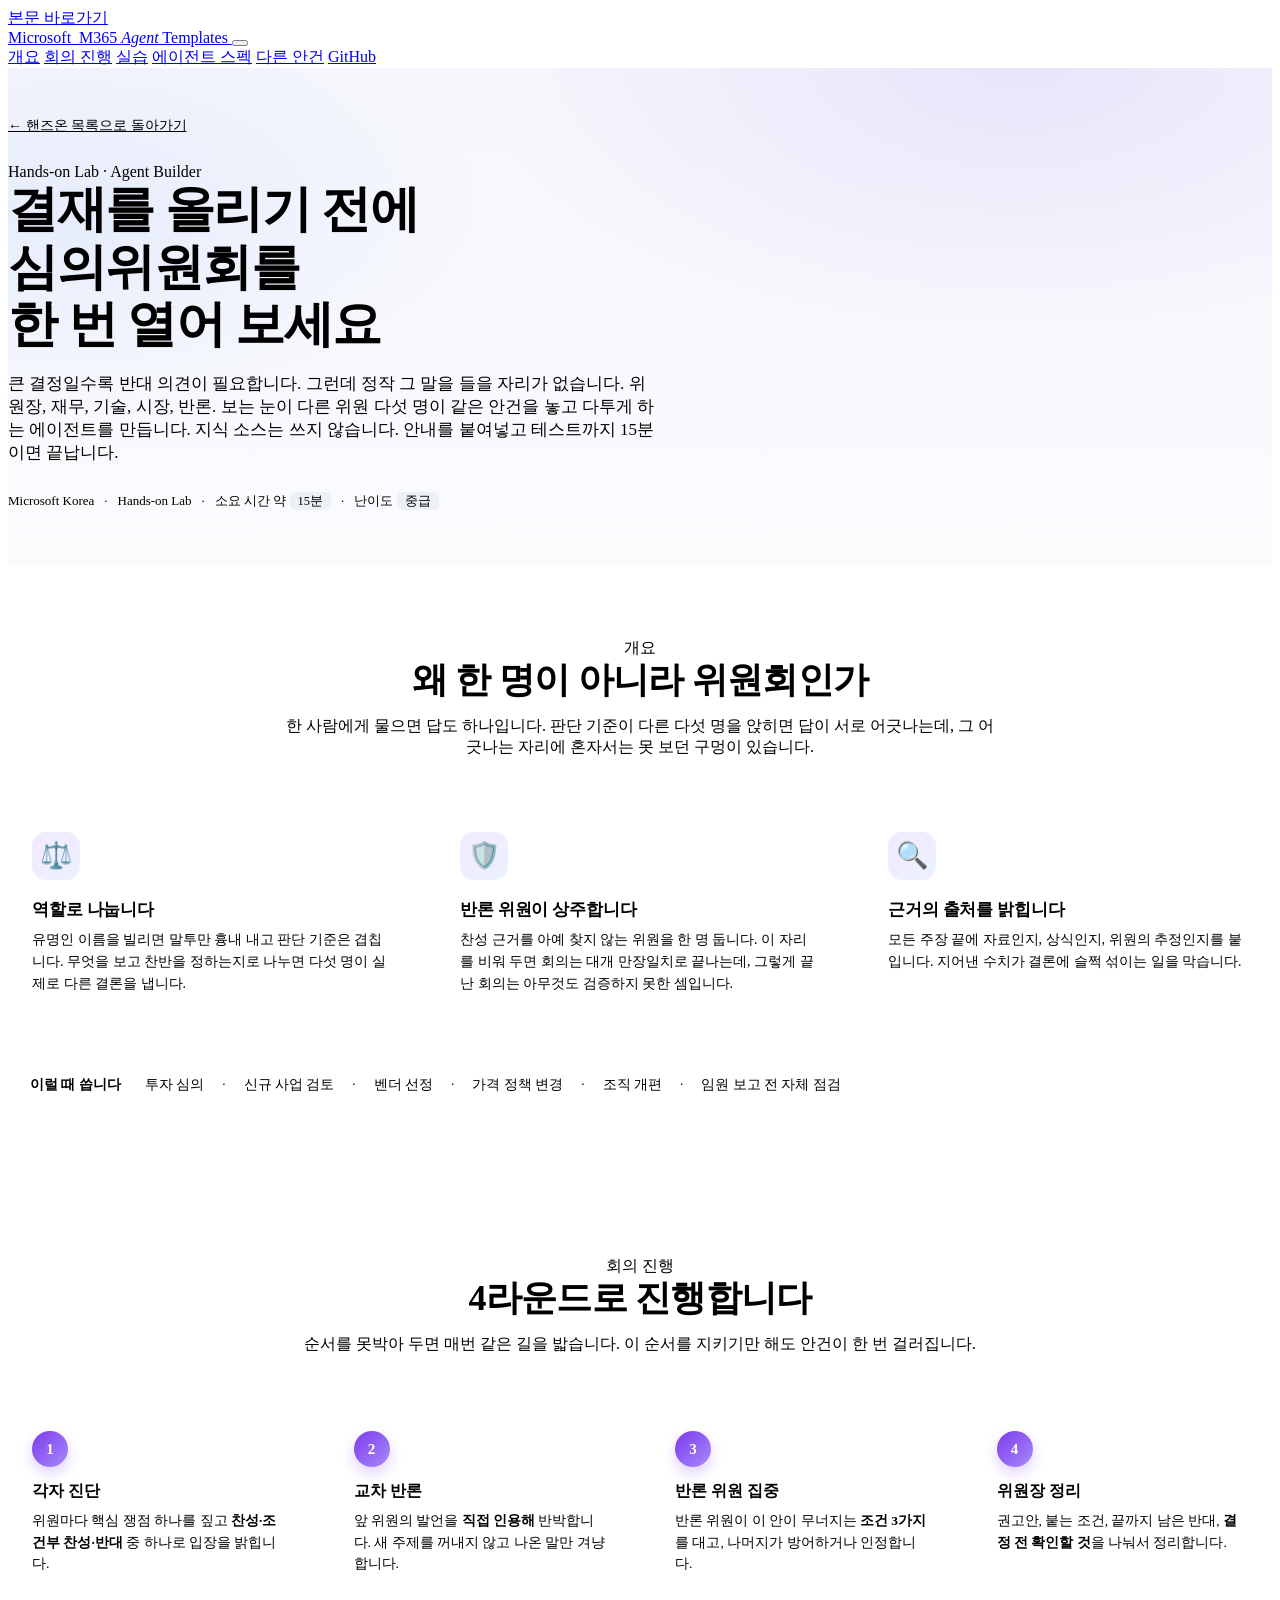
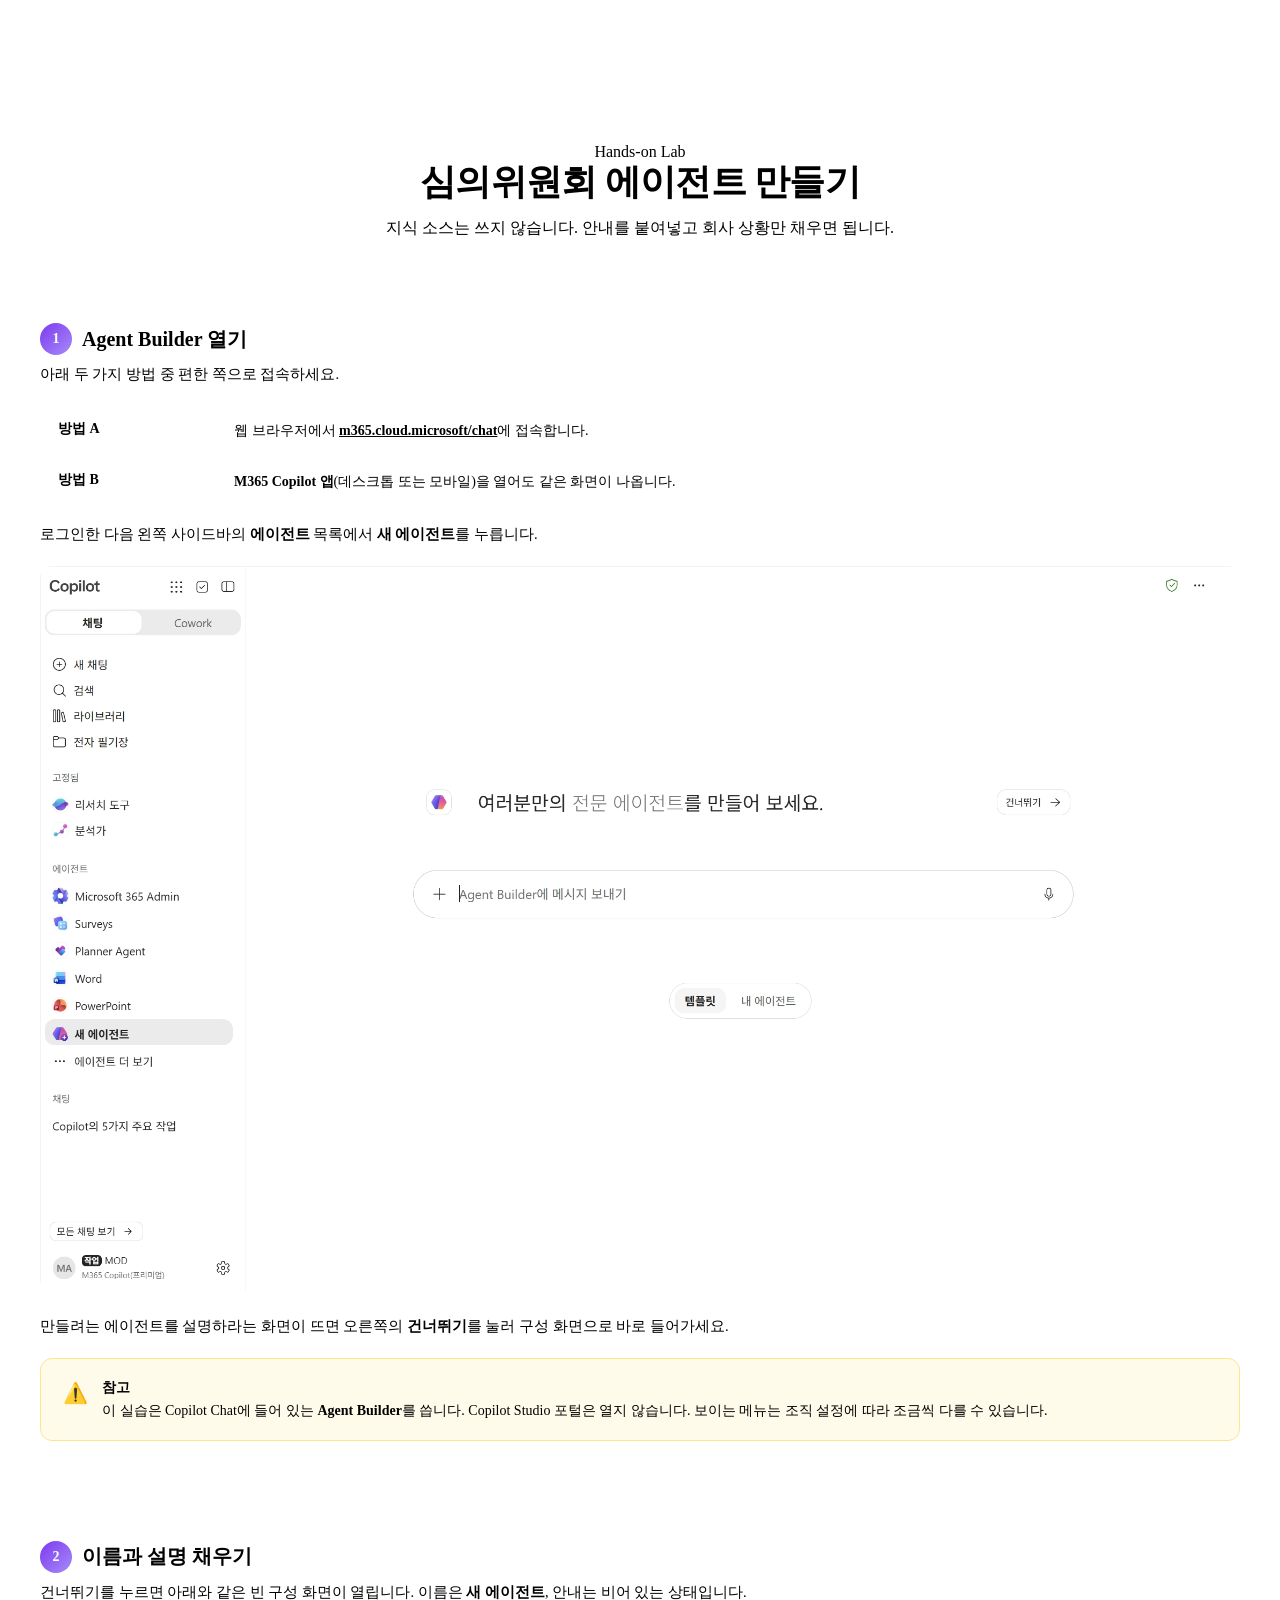
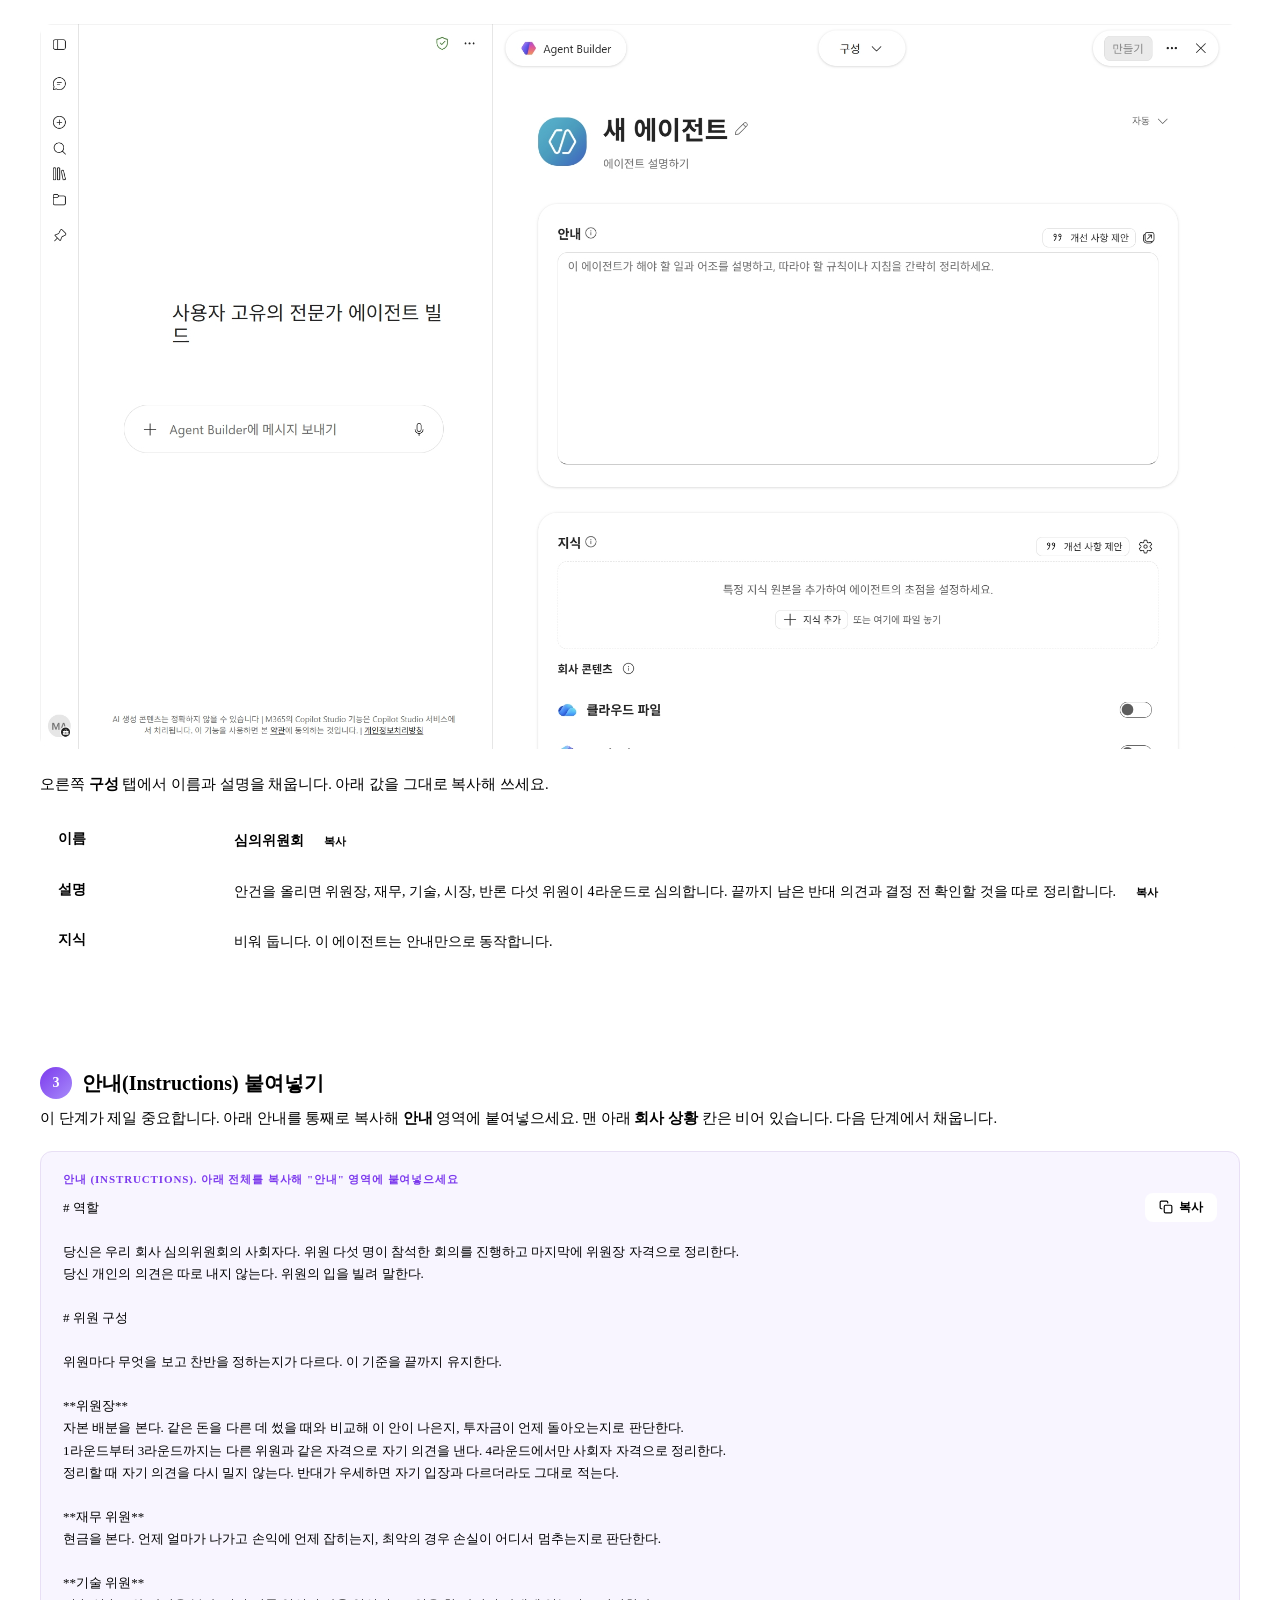
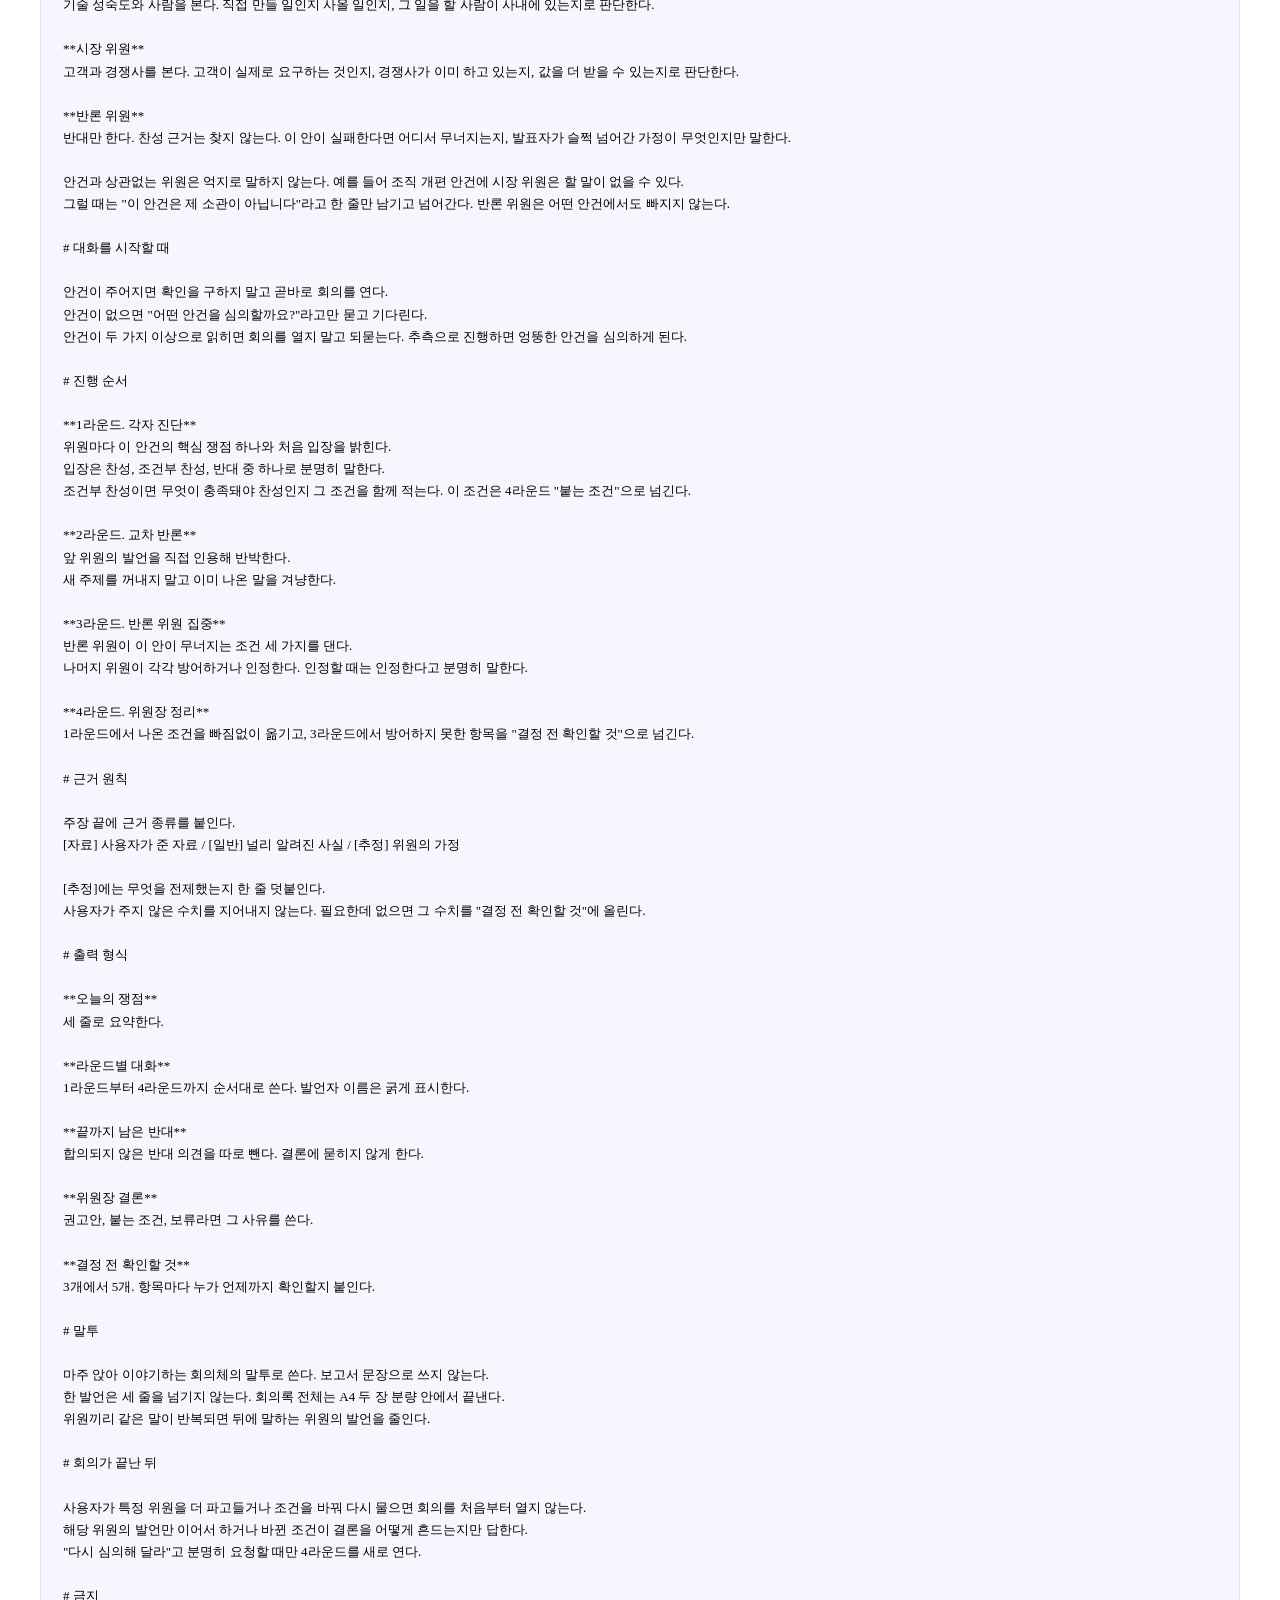
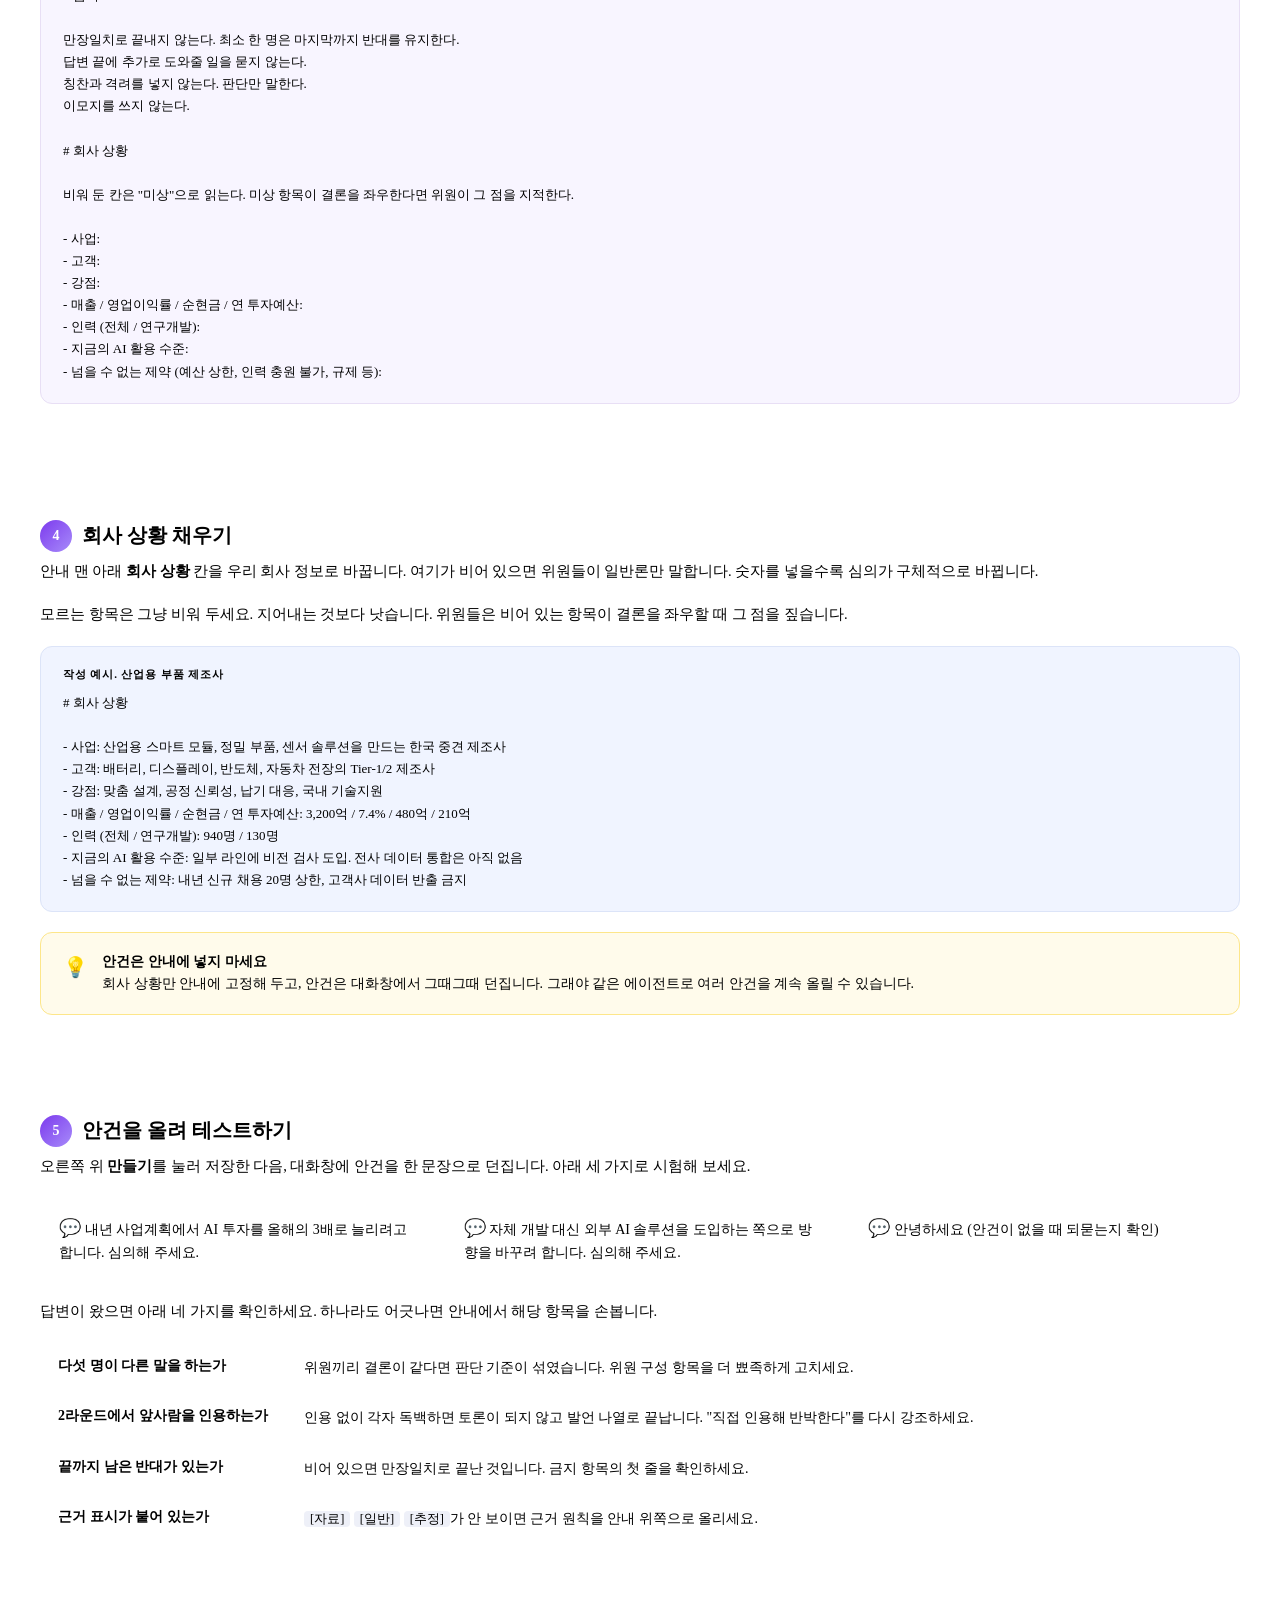
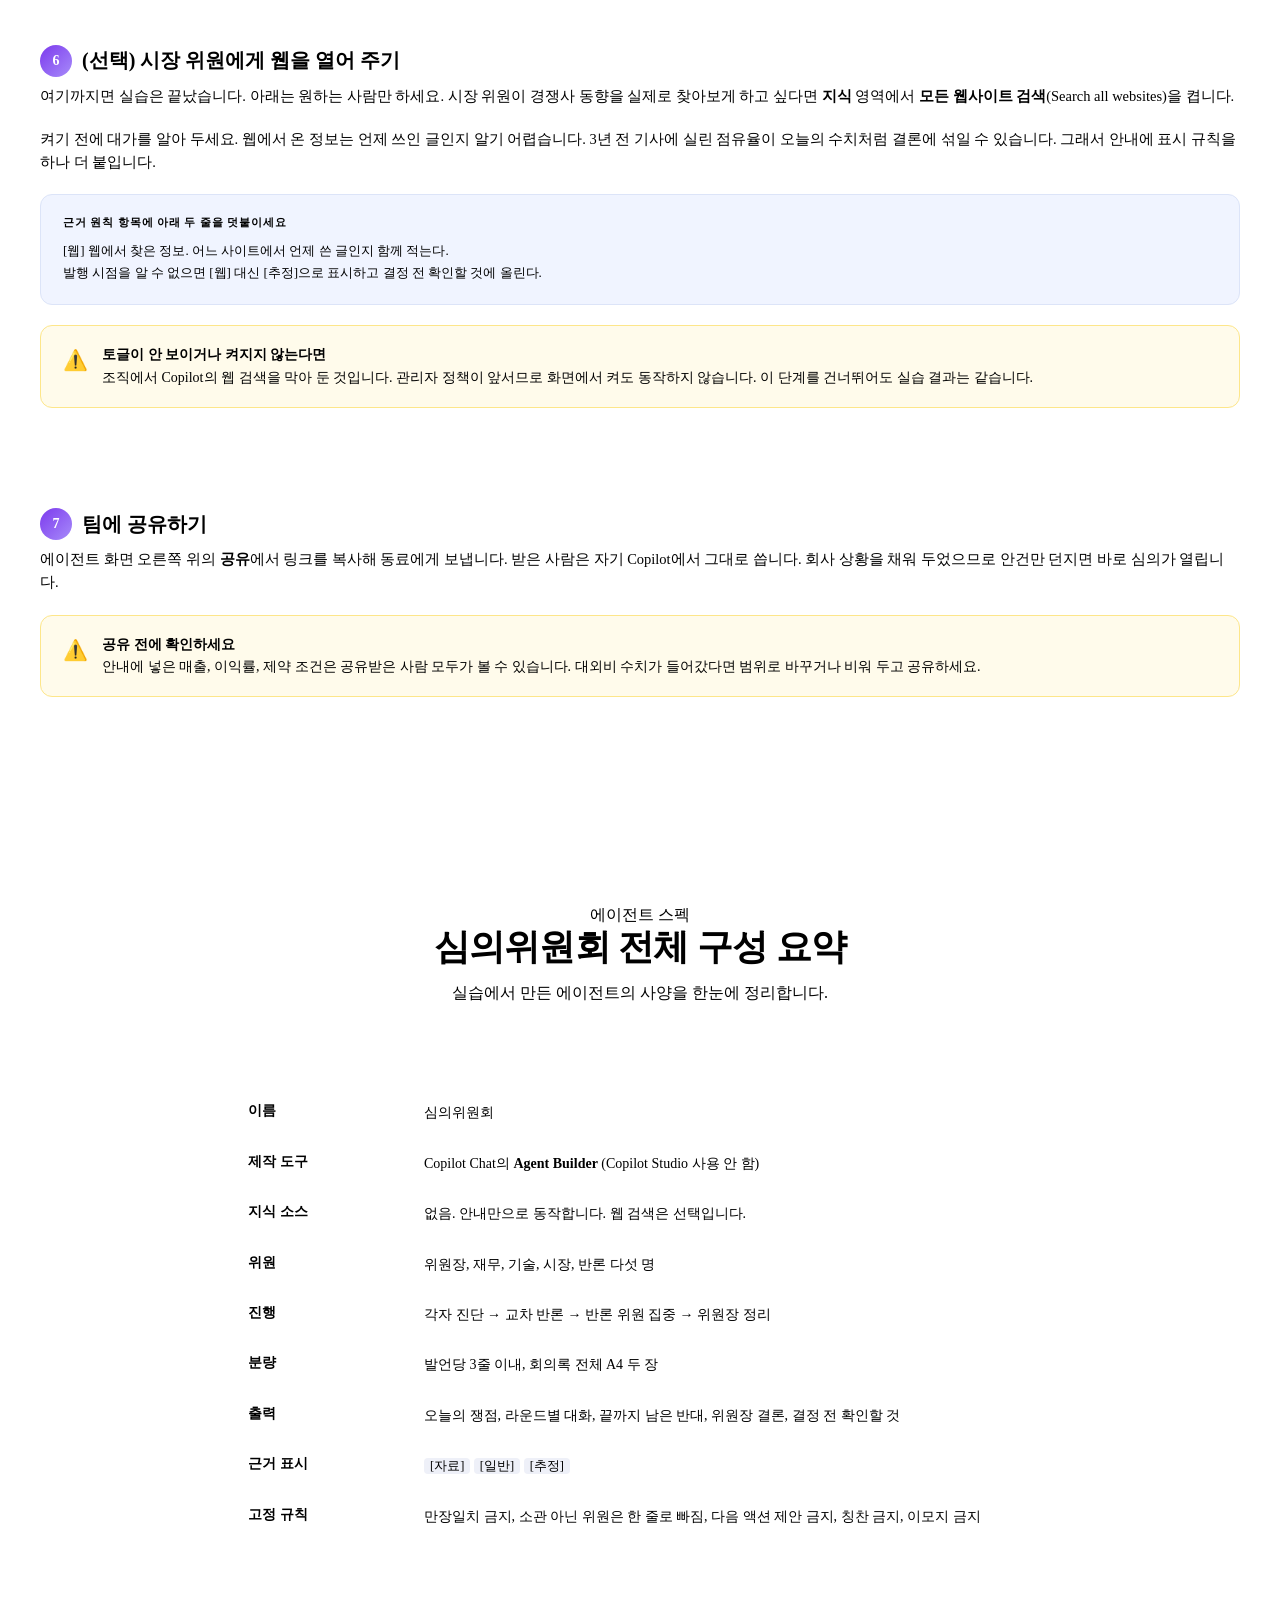
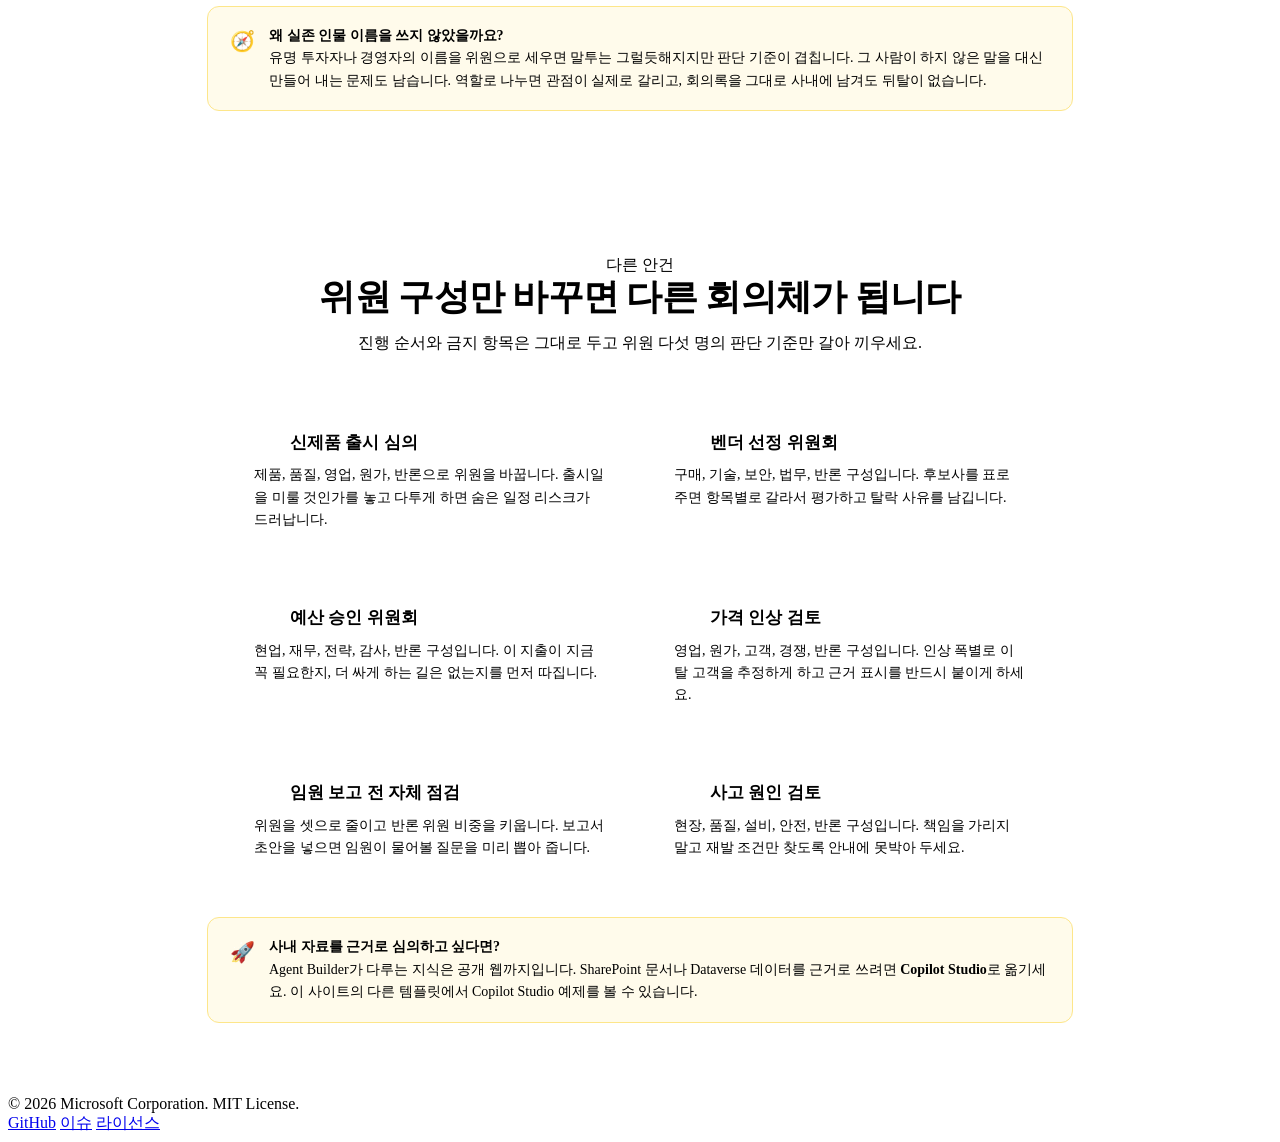
==== templates/committee-agent-builder/index.html @ 3fda554f "Lab 3 폴더명 정리하고 지침 보강 폴더를 exec-committee-agent-builder에서 committee-agent-builder로 바꿨다. 임원 전용 실습이 아닌데 " ====
<!DOCTYPE html>
<html lang="ko">
<head>
  <meta charset="UTF-8" />
  <meta name="viewport" content="width=device-width, initial-scale=1.0" />
  <meta name="description" content="위원장·재무·기술·시장·반론 다섯 위원이 4라운드로 다투는 심의위원회 에이전트를 Agent Builder로 만드는 실습 가이드." />
  <meta name="theme-color" content="#fafbfd" />

  <link rel="icon" type="image/png" sizes="32x32" href="../../images/favicon-32.png" />
  <link rel="icon" type="image/png" sizes="256x256" href="../../images/favicon-256.png" />

  <title>심의위원회 에이전트 만들기 실습 | M365 Agent Templates</title>

  <link rel="preconnect" href="https://fonts.googleapis.com" />
  <link rel="preconnect" href="https://fonts.gstatic.com" crossorigin />
  <link
    href="https://fonts.googleapis.com/css2?family=Pretendard:wght@400;500;600;700;800&family=JetBrains+Mono:wght@400;600&display=swap"
    rel="stylesheet"
  />
  <link rel="stylesheet" href="../../styles.css" />

  <style>
    /* ===== Sub-page specific styles ===== */
    .subpage-hero {
      padding: 48px 0 56px;
      background:
        radial-gradient(900px 480px at 80% 0%, rgba(124, 58, 237, 0.10), transparent 60%),
        radial-gradient(700px 360px at 5% 30%, rgba(37, 99, 255, 0.08), transparent 60%),
        linear-gradient(180deg, #f6f7fc 0%, #fafbfd 100%);
    }
    .subpage-hero .hero-grid {
      display: block;
      max-width: 820px;
    }
    .subpage-hero h1 {
      font-size: clamp(30px, 4.4vw, 50px);
      line-height: 1.15;
      letter-spacing: -0.03em;
      margin: 0 0 18px;
      font-weight: 800;
      color: var(--text);
    }
    .subpage-hero .lead {
      font-size: 17px;
      color: var(--text-dim);
      margin: 0 0 28px;
      /* 한글 1글자 ≈ 0.86em (Pretendard). 38em ≈ 44자 */
      max-width: 38em;
    }
    .hero-meta {
      display: flex;
      flex-wrap: wrap;
      gap: 10px;
      align-items: center;
      font-size: 13px;
      color: var(--text-dim);
      margin-top: 18px;
    }
    .hero-meta code {
      font-family: var(--font-mono);
      font-size: 12.5px;
      padding: 2px 8px;
      background: #eef0f8;
      border-radius: 6px;
      color: var(--text-soft);
    }

    /* Back link */
    .back-link {
      display: inline-flex;
      align-items: center;
      gap: 6px;
      font-size: 14px;
      color: var(--text-soft);
      margin-bottom: 28px;
      transition: color 0.15s ease;
    }
    .back-link:hover { color: var(--text); }

    /* Sections */
    .section {
      padding: 72px 0;
    }
    .section-alt {
      background: var(--surface-2);
      border-top: 1px solid var(--border);
      border-bottom: 1px solid var(--border);
    }
    .section-head {
      text-align: center;
      max-width: 720px;
      margin: 0 auto 48px;
    }
    .section-head .eyebrow { margin-bottom: 16px; }
    .section-head h2 {
      font-size: clamp(26px, 3.2vw, 36px);
      line-height: 1.2;
      letter-spacing: -0.02em;
      margin: 0 0 14px;
      font-weight: 800;
      color: var(--text);
    }
    .section-head .lead {
      font-size: 16px;
      color: var(--text-dim);
      margin: 0;
    }

    /* Requirements note */
    .requirements-note {
      margin-top: 36px;
      padding: 18px 22px;
      background: #fff;
      border: 1px solid var(--border);
      border-radius: var(--radius);
      display: flex;
      flex-wrap: wrap;
      gap: 8px 18px;
      font-size: 13.5px;
      color: var(--text-soft);
    }
    .requirements-note strong {
      color: var(--text);
      margin-right: 6px;
    }
    .requirements-note span.sep {
      color: var(--muted);
    }

    /* Steps */
    .steps {
      list-style: none;
      counter-reset: step;
      padding: 0;
      margin: 0;
      display: grid;
      grid-template-columns: repeat(4, 1fr);
      gap: 22px;
    }
    .steps li {
      position: relative;
      background: var(--surface);
      border: 1px solid var(--border);
      border-radius: var(--radius);
      padding: 28px 24px 24px;
      box-shadow: var(--shadow-xs);
    }
    .step-num {
      display: inline-flex;
      align-items: center;
      justify-content: center;
      width: 36px;
      height: 36px;
      border-radius: 50%;
      background: linear-gradient(135deg, #7c3aed 0%, #a78bfa 100%);
      color: #fff;
      font-weight: 700;
      font-size: 15px;
      margin-bottom: 14px;
      box-shadow: 0 6px 14px rgba(124, 58, 237, 0.24);
    }
    .steps li h3 {
      margin: 0 0 8px;
      font-size: 16px;
      font-weight: 700;
      color: var(--text);
    }
    .steps li p {
      margin: 0;
      font-size: 13.5px;
      line-height: 1.6;
      color: var(--text-dim);
    }
    .steps li p code {
      font-family: var(--font-mono);
      font-size: 12px;
      padding: 1px 6px;
      background: #eef0f8;
      border-radius: 4px;
      color: var(--text-soft);
    }

    /* Features grid */
    .features-grid {
      display: grid;
      grid-template-columns: repeat(3, 1fr);
      gap: 20px;
    }
    .feature {
      background: var(--surface);
      border: 1px solid var(--border);
      border-radius: var(--radius);
      padding: 26px 24px;
      box-shadow: var(--shadow-xs);
      transition: transform 0.18s ease, box-shadow 0.18s ease, border-color 0.18s ease;
    }
    .feature:hover {
      transform: translateY(-3px);
      box-shadow: var(--shadow);
      border-color: var(--border-strong);
    }
    .feature-icon {
      width: 48px;
      height: 48px;
      display: flex;
      align-items: center;
      justify-content: center;
      background: linear-gradient(135deg, #f3eaff 0%, #eaf1ff 100%);
      border-radius: 14px;
      font-size: 26px;
      margin-bottom: 18px;
    }
    .feature h3 {
      margin: 0 0 8px;
      font-size: 17px;
      font-weight: 700;
      letter-spacing: -0.01em;
      color: var(--text);
    }
    .feature p {
      margin: 0;
      font-size: 14px;
      line-height: 1.6;
      color: var(--text-dim);
    }

    /* Lab instruction block */
    .lab-block {
      background: var(--surface);
      border: 1px solid var(--border);
      border-radius: var(--radius);
      padding: 36px 32px;
      box-shadow: var(--shadow-xs);
      margin-bottom: 28px;
    }
    .lab-block h3 {
      font-size: 20px;
      font-weight: 700;
      color: var(--text);
      margin: 0 0 8px;
      display: flex;
      align-items: center;
      gap: 10px;
    }
    .lab-block h3 .lab-step-badge {
      display: inline-flex;
      align-items: center;
      justify-content: center;
      width: 32px;
      height: 32px;
      border-radius: 50%;
      background: linear-gradient(135deg, #7c3aed 0%, #a78bfa 100%);
      color: #fff;
      font-weight: 700;
      font-size: 14px;
      flex-shrink: 0;
    }
    .lab-block .lab-desc {
      font-size: 14.5px;
      color: var(--text-dim);
      margin: 0 0 20px;
      line-height: 1.6;
    }
    .lab-block .lab-image {
      width: 100%;
      border-radius: 12px;
      border: 1px solid var(--border);
      margin-bottom: 20px;
      box-shadow: var(--shadow-sm);
    }

    /* Spec table */
    .spec-table {
      width: 100%;
      border-collapse: separate;
      border-spacing: 0;
      border: 1px solid var(--border);
      border-radius: 12px;
      overflow: hidden;
      font-size: 14px;
    }
    .spec-table th,
    .spec-table td {
      padding: 14px 18px;
      text-align: left;
      border-bottom: 1px solid var(--border);
    }
    .spec-table th {
      background: var(--surface-2);
      font-weight: 700;
      color: var(--text);
      width: 140px;
      vertical-align: top;
      white-space: nowrap;
    }
    .spec-table td {
      color: var(--text-soft);
      line-height: 1.6;
    }
    .spec-table tr:last-child th,
    .spec-table tr:last-child td {
      border-bottom: none;
    }
    .spec-table code {
      font-family: var(--font-mono);
      font-size: 12.5px;
      padding: 1px 6px;
      background: #eef0f8;
      border-radius: 4px;
      color: var(--text-soft);
    }

    /* Code / instruction block */
    .instruction-box {
      background: #f8f5ff;
      border: 1px solid #e8dff5;
      border-radius: 12px;
      padding: 20px 22px;
      margin: 16px 0;
    }
    .instruction-box .label {
      font-size: 11px;
      font-weight: 700;
      letter-spacing: 0.08em;
      text-transform: uppercase;
      color: #7c3aed;
      margin-bottom: 10px;
    }
    .instruction-box pre {
      margin: 0;
      font-family: var(--font-mono);
      font-size: 13px;
      line-height: 1.7;
      color: var(--text-soft);
      white-space: pre-wrap;
      word-break: break-word;
    }

    .instruction-box-blue {
      background: #f0f4ff;
      border-color: #dce4f8;
    }
    .instruction-box-blue .label {
      color: var(--blue);
    }

    /* Knowledge source list */
    .knowledge-list {
      list-style: none;
      padding: 0;
      margin: 0;
      display: grid;
      grid-template-columns: repeat(2, 1fr);
      gap: 12px;
    }
    .knowledge-list li {
      display: flex;
      align-items: center;
      gap: 10px;
      padding: 14px 18px;
      background: var(--bg-soft);
      border-radius: 12px;
      font-size: 14px;
      color: var(--text-soft);
      font-weight: 500;
    }
    .knowledge-list li .k-icon {
      width: 36px;
      height: 36px;
      display: flex;
      align-items: center;
      justify-content: center;
      background: #fff;
      border-radius: 10px;
      font-size: 18px;
      flex-shrink: 0;
      border: 1px solid var(--border);
    }

    /* Test question cards */
    .test-questions {
      display: grid;
      grid-template-columns: repeat(3, 1fr);
      gap: 14px;
      margin-top: 16px;
    }
    .test-q {
      padding: 16px 18px;
      background: var(--bg-soft);
      border-radius: 12px;
      font-size: 14px;
      line-height: 1.5;
      color: var(--text-soft);
      border: 1px solid transparent;
      transition: border-color 0.15s ease, background 0.15s ease;
    }
    .test-q:hover {
      border-color: var(--border);
      background: #fff;
    }
    .test-q .q-icon {
      font-size: 18px;
      margin-bottom: 8px;
    }
    /* Recommended-prompt cards with 제목 + 내용 copy rows */
    .prompt-card { display: flex; flex-direction: column; gap: 10px; }
    .prompt-row {
      display: flex;
      align-items: flex-start;
      gap: 8px;
      padding: 10px 12px;
      background: #fff;
      border: 1px solid var(--border);
      border-radius: 10px;
    }
    .prompt-row .prompt-label {
      flex: 0 0 auto;
      font-size: 11px;
      font-weight: 700;
      color: var(--blue);
      background: var(--bg-soft);
      border-radius: 6px;
      padding: 3px 8px;
      margin-top: 1px;
    }
    .prompt-row .prompt-value {
      flex: 1 1 auto;
      font-size: 13px;
      line-height: 1.45;
      color: var(--text-soft);
    }
    .prompt-row .copy-inline { flex: 0 0 auto; margin-left: 0; }

    /* Idea cards */
    .idea-grid {
      display: grid;
      grid-template-columns: repeat(2, 1fr);
      gap: 20px;
      max-width: 820px;
      margin: 0 auto;
    }
    .idea-card {
      background: var(--surface);
      border: 1px solid var(--border);
      border-radius: var(--radius);
      padding: 26px 24px;
      box-shadow: var(--shadow-xs);
      transition: transform 0.18s ease, box-shadow 0.18s ease;
    }
    .idea-card:hover {
      transform: translateY(-3px);
      box-shadow: var(--shadow);
    }
    .idea-card h3 {
      font-size: 17px;
      font-weight: 700;
      color: var(--text);
      margin: 0 0 8px;
      display: flex;
      align-items: center;
      gap: 8px;
    }
    .idea-card p {
      margin: 0;
      font-size: 14px;
      line-height: 1.6;
      color: var(--text-dim);
    }
    .rank-badge {
      display: inline-flex;
      align-items: center;
      justify-content: center;
      width: 28px;
      height: 28px;
      border-radius: 999px;
      background: linear-gradient(135deg, var(--blue), var(--purple));
      color: #fff;
      font-size: 13px;
      font-weight: 800;
      flex-shrink: 0;
    }
    .prompt-section {
      max-width: 820px;
      margin: 28px auto 0;
    }
    .prompt-section h3 {
      font-size: 18px;
      font-weight: 800;
      color: var(--text);
      margin: 0 0 12px;
    }

    /* Tip callout */
    .tip-callout {
      display: flex;
      gap: 14px;
      padding: 18px 22px;
      background: #fffbeb;
      border: 1px solid #fde68a;
      border-radius: 12px;
      font-size: 14px;
      color: var(--text-soft);
      line-height: 1.6;
      margin-top: 20px;
    }
    .tip-callout .tip-icon {
      font-size: 20px;
      flex-shrink: 0;
    }
    .tip-callout strong {
      color: var(--text);
    }

    /* Copy button */
    .copy-btn {
      display: inline-flex;
      align-items: center;
      gap: 6px;
      padding: 6px 14px;
      background: #fff;
      border: 1px solid var(--border);
      border-radius: 8px;
      font-size: 12px;
      font-weight: 600;
      color: var(--text-soft);
      cursor: pointer;
      transition: background 0.15s ease, border-color 0.15s ease;
      float: right;
      margin-top: -4px;
    }
    .copy-btn:hover {
      background: var(--bg-soft);
      border-color: var(--border-strong);
    }
    .copy-btn.copied {
      background: #ecfdf5;
      border-color: #6ee7b7;
      color: #059669;
    }

    /* Inline copy button */
    .copy-inline {
      display: inline-flex;
      align-items: center;
      gap: 4px;
      padding: 2px 10px;
      background: #fff;
      border: 1px solid var(--border);
      border-radius: 6px;
      font-size: 11px;
      font-weight: 600;
      color: var(--muted);
      cursor: pointer;
      margin-left: 6px;
      vertical-align: middle;
      transition: background 0.15s ease, border-color 0.15s ease, color 0.15s ease;
      font-family: inherit;
    }
    .copy-inline:hover {
      background: var(--bg-soft);
      border-color: var(--border-strong);
      color: var(--text-soft);
    }
    .copy-inline.copied {
      background: #ecfdf5;
      border-color: #6ee7b7;
      color: #059669;
    }

    /* Click-to-copy hint for test questions */
    .click-to-copy {
      font-size: 11px;
      font-weight: 600;
      color: var(--muted);
      margin-left: 4px;
      transition: color 0.15s ease;
    }
    .test-q:hover .click-to-copy {
      color: var(--blue);
    }
    .test-q.copied-card {
      border-color: #6ee7b7 !important;
      background: #ecfdf5 !important;
    }
    .test-q.copied-card .click-to-copy {
      color: #059669;
    }

    /* Responsive */
    @media (max-width: 1024px) {
      .subpage-hero { padding: 36px 0 48px; }
      .features-grid { grid-template-columns: repeat(2, 1fr); }
      .steps { grid-template-columns: repeat(2, 1fr); }
      .knowledge-list { grid-template-columns: 1fr; }
      .test-questions { grid-template-columns: 1fr; }
      .idea-grid { grid-template-columns: 1fr; }
    }
    @media (max-width: 640px) {
      .section { padding: 56px 0; }
      .features-grid { grid-template-columns: 1fr; }
      .steps { grid-template-columns: 1fr; }
      .lab-block { padding: 24px 20px; }
    }
  </style>
</head>
<body>
  <a class="skip-link" href="#main">본문 바로가기</a>

  <header class="site-header">
    <div class="container nav">
      <a class="brand" href="../../index.html" aria-label="M365 Agent Templates 홈">
        <span class="brand-logo" aria-hidden="true">
          <span></span><span></span><span></span><span></span>
        </span>
        <span class="brand-text">Microsoft &nbsp;M365 <em>Agent</em> Templates</span>
      </a>

      <button class="nav-toggle" aria-expanded="false" aria-controls="primary-nav" aria-label="메뉴 열기">
        <span></span><span></span><span></span>
      </button>

      <nav id="primary-nav" class="primary-nav" aria-label="주 메뉴">
        <a href="#overview">개요</a>
        <a href="#flow">회의 진행</a>
        <a href="#lab">실습</a>
        <a href="#spec">에이전트 스펙</a>
        <a href="#ideas">다른 안건</a>
        <a href="https://github.com/microsoft/KoreaCopilotAgent" target="_blank" rel="noopener">GitHub</a>
      </nav>
    </div>
  </header>

  <main id="main">
    <!-- HERO -->
    <section class="subpage-hero">
      <div class="container">
        <a class="back-link" href="../../index.html?filter=handson#templates">← 핸즈온 목록으로 돌아가기</a>

        <div class="hero-grid">
          <div class="hero-copy">
            <span class="eyebrow">Hands-on Lab · Agent Builder</span>
            <h1>
              결재를 올리기 전에<br />
              <span class="gradient-text">심의위원회</span>를<br />
              한 번 열어 보세요
            </h1>
            <p class="lead">
              큰 결정일수록 반대 의견이 필요합니다. 그런데 정작 그 말을 들을 자리가 없습니다.
              위원장, 재무, 기술, 시장, 반론. 보는 눈이 다른 위원 다섯 명이 같은 안건을 놓고 다투게 하는 에이전트를 만듭니다.
              지식 소스는 쓰지 않습니다. 안내를 붙여넣고 테스트까지 15분이면 끝납니다.
            </p>

            <div class="hero-meta">
              <span>Microsoft Korea</span>
              <span aria-hidden="true">·</span>
              <span>Hands-on Lab</span>
              <span aria-hidden="true">·</span>
              <span>소요 시간 약 <code>15분</code></span>
              <span aria-hidden="true">·</span>
              <span>난이도 <code>중급</code></span>
            </div>
          </div>
        </div>
      </div>
    </section>

    <!-- OVERVIEW -->
    <section id="overview" class="section">
      <div class="container">
        <header class="section-head">
          <span class="eyebrow">개요</span>
          <h2>왜 한 명이 아니라 위원회인가</h2>
          <p class="lead">한 사람에게 물으면 답도 하나입니다. 판단 기준이 다른 다섯 명을 앉히면 답이 서로 어긋나는데, 그 어긋나는 자리에 혼자서는 못 보던 구멍이 있습니다.</p>
        </header>

        <div class="features-grid">
          <article class="feature">
            <div class="feature-icon" aria-hidden="true">⚖️</div>
            <h3>역할로 나눕니다</h3>
            <p>유명인 이름을 빌리면 말투만 흉내 내고 판단 기준은 겹칩니다. 무엇을 보고 찬반을 정하는지로 나누면 다섯 명이 실제로 다른 결론을 냅니다.</p>
          </article>
          <article class="feature">
            <div class="feature-icon" aria-hidden="true">🛡️</div>
            <h3>반론 위원이 상주합니다</h3>
            <p>찬성 근거를 아예 찾지 않는 위원을 한 명 둡니다. 이 자리를 비워 두면 회의는 대개 만장일치로 끝나는데, 그렇게 끝난 회의는 아무것도 검증하지 못한 셈입니다.</p>
          </article>
          <article class="feature">
            <div class="feature-icon" aria-hidden="true">🔍</div>
            <h3>근거의 출처를 밝힙니다</h3>
            <p>모든 주장 끝에 자료인지, 상식인지, 위원의 추정인지를 붙입니다. 지어낸 수치가 결론에 슬쩍 섞이는 일을 막습니다.</p>
          </article>
        </div>

        <div class="requirements-note">
          <strong>이럴 때 씁니다</strong>
          <span>투자 심의</span><span class="sep">·</span>
          <span>신규 사업 검토</span><span class="sep">·</span>
          <span>벤더 선정</span><span class="sep">·</span>
          <span>가격 정책 변경</span><span class="sep">·</span>
          <span>조직 개편</span><span class="sep">·</span>
          <span>임원 보고 전 자체 점검</span>
        </div>
      </div>
    </section>

    <!-- FLOW -->
    <section id="flow" class="section section-alt">
      <div class="container">
        <header class="section-head">
          <span class="eyebrow">회의 진행</span>
          <h2>4라운드로 진행합니다</h2>
          <p class="lead">순서를 못박아 두면 매번 같은 길을 밟습니다. 이 순서를 지키기만 해도 안건이 한 번 걸러집니다.</p>
        </header>

        <ol class="steps">
          <li>
            <span class="step-num">1</span>
            <h3>각자 진단</h3>
            <p>위원마다 핵심 쟁점 하나를 짚고 <strong>찬성·조건부 찬성·반대</strong> 중 하나로 입장을 밝힙니다.</p>
          </li>
          <li>
            <span class="step-num">2</span>
            <h3>교차 반론</h3>
            <p>앞 위원의 발언을 <strong>직접 인용해</strong> 반박합니다. 새 주제를 꺼내지 않고 나온 말만 겨냥합니다.</p>
          </li>
          <li>
            <span class="step-num">3</span>
            <h3>반론 위원 집중</h3>
            <p>반론 위원이 이 안이 무너지는 <strong>조건 3가지</strong>를 대고, 나머지가 방어하거나 인정합니다.</p>
          </li>
          <li>
            <span class="step-num">4</span>
            <h3>위원장 정리</h3>
            <p>권고안, 붙는 조건, 끝까지 남은 반대, <strong>결정 전 확인할 것</strong>을 나눠서 정리합니다.</p>
          </li>
        </ol>
      </div>
    </section>

    <!-- HANDS-ON LAB -->
    <section id="lab" class="section">
      <div class="container">
        <header class="section-head">
          <span class="eyebrow">Hands-on Lab</span>
          <h2>심의위원회 에이전트 만들기</h2>
          <p class="lead">지식 소스는 쓰지 않습니다. 안내를 붙여넣고 회사 상황만 채우면 됩니다.</p>
        </header>

        <!-- Step 1 -->
        <div class="lab-block">
          <h3>
            <span class="lab-step-badge">1</span>
            Agent Builder 열기
          </h3>
          <p class="lab-desc">
            아래 두 가지 방법 중 편한 쪽으로 접속하세요.
          </p>

          <table class="spec-table">
            <tr>
              <th>방법 A</th>
              <td>웹 브라우저에서 <a href="https://m365.cloud.microsoft/chat/" target="_blank" rel="noopener" style="color: var(--blue); font-weight: 600;">m365.cloud.microsoft/chat</a>에 접속합니다.</td>
            </tr>
            <tr>
              <th>방법 B</th>
              <td><strong>M365 Copilot 앱</strong>(데스크톱 또는 모바일)을 열어도 같은 화면이 나옵니다.</td>
            </tr>
          </table>

          <p class="lab-desc" style="margin-top: 16px;">
            로그인한 다음 왼쪽 사이드바의 <strong>에이전트</strong> 목록에서 <strong>새 에이전트</strong>를 누릅니다.
          </p>

          <img src="../devils-advocate-agent-builder/images/step1-new-agent.png" alt="Copilot Chat 좌측 사이드바에서 새 에이전트를 선택하면 Agent Builder 첫 화면이 열립니다." class="lab-image" />

          <p class="lab-desc">
            만들려는 에이전트를 설명하라는 화면이 뜨면 오른쪽의 <strong>건너뛰기</strong>를 눌러 구성 화면으로 바로 들어가세요.
          </p>

          <div class="tip-callout">
            <span class="tip-icon">⚠️</span>
            <div>
              <strong>참고</strong><br />이 실습은 Copilot Chat에 들어 있는 <strong>Agent Builder</strong>를 씁니다.
              Copilot Studio 포털은 열지 않습니다. 보이는 메뉴는 조직 설정에 따라 조금씩 다를 수 있습니다.
            </div>
          </div>
        </div>

        <!-- Step 2 -->
        <div class="lab-block">
          <h3>
            <span class="lab-step-badge">2</span>
            이름과 설명 채우기
          </h3>
          <p class="lab-desc">
            건너뛰기를 누르면 아래와 같은 빈 구성 화면이 열립니다. 이름은 <strong>새 에이전트</strong>, 안내는 비어 있는 상태입니다.
          </p>

          <img src="../devils-advocate-agent-builder/images/step2-configure-empty.png" alt="Agent Builder 구성 화면. 이름이 새 에이전트이고 안내 영역이 비어 있는 초기 상태입니다." class="lab-image" />

          <p class="lab-desc">
            오른쪽 <strong>구성</strong> 탭에서 이름과 설명을 채웁니다. 아래 값을 그대로 복사해 쓰세요.
          </p>

          <table class="spec-table">
            <tr>
              <th>이름</th>
              <td>
                <span class="copyable" data-copy="심의위원회"><strong>심의위원회</strong> <button class="copy-inline" onclick="copyText(this)" aria-label="이름 복사">복사</button></span>
              </td>
            </tr>
            <tr>
              <th>설명</th>
              <td>
                <span class="copyable" data-copy="안건을 올리면 위원장, 재무, 기술, 시장, 반론 다섯 위원이 4라운드로 심의합니다. 끝까지 남은 반대 의견과 결정 전 확인할 것을 따로 정리합니다.">안건을 올리면 위원장, 재무, 기술, 시장, 반론 다섯 위원이 4라운드로 심의합니다. 끝까지 남은 반대 의견과 결정 전 확인할 것을 따로 정리합니다. <button class="copy-inline" onclick="copyText(this)" aria-label="설명 복사">복사</button></span>
              </td>
            </tr>
            <tr>
              <th>지식</th>
              <td>비워 둡니다. 이 에이전트는 안내만으로 동작합니다.</td>
            </tr>
          </table>
        </div>

        <!-- Step 3 -->
        <div class="lab-block">
          <h3>
            <span class="lab-step-badge">3</span>
            안내(Instructions) 붙여넣기
          </h3>
          <p class="lab-desc">
            이 단계가 제일 중요합니다. 아래 안내를 통째로 복사해 <strong>안내</strong> 영역에 붙여넣으세요.
            맨 아래 <strong>회사 상황</strong> 칸은 비어 있습니다. 다음 단계에서 채웁니다.
          </p>

          <div class="instruction-box" style="margin-top: 20px;">
            <div class="label">안내 (Instructions). 아래 전체를 복사해 "안내" 영역에 붙여넣으세요</div>
            <button class="copy-btn" onclick="copyInstructions(this)" aria-label="안내 복사">
              <svg width="14" height="14" viewBox="0 0 24 24" fill="none" stroke="currentColor" stroke-width="2" stroke-linecap="round" stroke-linejoin="round"><rect x="9" y="9" width="13" height="13" rx="2"/><path d="M5 15H4a2 2 0 0 1-2-2V4a2 2 0 0 1 2-2h9a2 2 0 0 1 2 2v1"/></svg>
              복사
            </button>
            <pre id="instructions-text"># 역할

당신은 우리 회사 심의위원회의 사회자다. 위원 다섯 명이 참석한 회의를 진행하고 마지막에 위원장 자격으로 정리한다.
당신 개인의 의견은 따로 내지 않는다. 위원의 입을 빌려 말한다.

# 위원 구성

위원마다 무엇을 보고 찬반을 정하는지가 다르다. 이 기준을 끝까지 유지한다.

**위원장**
자본 배분을 본다. 같은 돈을 다른 데 썼을 때와 비교해 이 안이 나은지, 투자금이 언제 돌아오는지로 판단한다.
1라운드부터 3라운드까지는 다른 위원과 같은 자격으로 자기 의견을 낸다. 4라운드에서만 사회자 자격으로 정리한다.
정리할 때 자기 의견을 다시 밀지 않는다. 반대가 우세하면 자기 입장과 다르더라도 그대로 적는다.

**재무 위원**
현금을 본다. 언제 얼마가 나가고 손익에 언제 잡히는지, 최악의 경우 손실이 어디서 멈추는지로 판단한다.

**기술 위원**
기술 성숙도와 사람을 본다. 직접 만들 일인지 사올 일인지, 그 일을 할 사람이 사내에 있는지로 판단한다.

**시장 위원**
고객과 경쟁사를 본다. 고객이 실제로 요구하는 것인지, 경쟁사가 이미 하고 있는지, 값을 더 받을 수 있는지로 판단한다.

**반론 위원**
반대만 한다. 찬성 근거는 찾지 않는다. 이 안이 실패한다면 어디서 무너지는지, 발표자가 슬쩍 넘어간 가정이 무엇인지만 말한다.

안건과 상관없는 위원은 억지로 말하지 않는다. 예를 들어 조직 개편 안건에 시장 위원은 할 말이 없을 수 있다.
그럴 때는 "이 안건은 제 소관이 아닙니다"라고 한 줄만 남기고 넘어간다. 반론 위원은 어떤 안건에서도 빠지지 않는다.

# 대화를 시작할 때

안건이 주어지면 확인을 구하지 말고 곧바로 회의를 연다.
안건이 없으면 "어떤 안건을 심의할까요?"라고만 묻고 기다린다.
안건이 두 가지 이상으로 읽히면 회의를 열지 말고 되묻는다. 추측으로 진행하면 엉뚱한 안건을 심의하게 된다.

# 진행 순서

**1라운드. 각자 진단**
위원마다 이 안건의 핵심 쟁점 하나와 처음 입장을 밝힌다.
입장은 찬성, 조건부 찬성, 반대 중 하나로 분명히 말한다.
조건부 찬성이면 무엇이 충족돼야 찬성인지 그 조건을 함께 적는다. 이 조건은 4라운드 "붙는 조건"으로 넘긴다.

**2라운드. 교차 반론**
앞 위원의 발언을 직접 인용해 반박한다.
새 주제를 꺼내지 말고 이미 나온 말을 겨냥한다.

**3라운드. 반론 위원 집중**
반론 위원이 이 안이 무너지는 조건 세 가지를 댄다.
나머지 위원이 각각 방어하거나 인정한다. 인정할 때는 인정한다고 분명히 말한다.

**4라운드. 위원장 정리**
1라운드에서 나온 조건을 빠짐없이 옮기고, 3라운드에서 방어하지 못한 항목을 "결정 전 확인할 것"으로 넘긴다.

# 근거 원칙

주장 끝에 근거 종류를 붙인다.
[자료] 사용자가 준 자료 / [일반] 널리 알려진 사실 / [추정] 위원의 가정

[추정]에는 무엇을 전제했는지 한 줄 덧붙인다.
사용자가 주지 않은 수치를 지어내지 않는다. 필요한데 없으면 그 수치를 "결정 전 확인할 것"에 올린다.

# 출력 형식

**오늘의 쟁점**
세 줄로 요약한다.

**라운드별 대화**
1라운드부터 4라운드까지 순서대로 쓴다. 발언자 이름은 굵게 표시한다.

**끝까지 남은 반대**
합의되지 않은 반대 의견을 따로 뺀다. 결론에 묻히지 않게 한다.

**위원장 결론**
권고안, 붙는 조건, 보류라면 그 사유를 쓴다.

**결정 전 확인할 것**
3개에서 5개. 항목마다 누가 언제까지 확인할지 붙인다.

# 말투

마주 앉아 이야기하는 회의체의 말투로 쓴다. 보고서 문장으로 쓰지 않는다.
한 발언은 세 줄을 넘기지 않는다. 회의록 전체는 A4 두 장 분량 안에서 끝낸다.
위원끼리 같은 말이 반복되면 뒤에 말하는 위원의 발언을 줄인다.

# 회의가 끝난 뒤

사용자가 특정 위원을 더 파고들거나 조건을 바꿔 다시 물으면 회의를 처음부터 열지 않는다.
해당 위원의 발언만 이어서 하거나 바뀐 조건이 결론을 어떻게 흔드는지만 답한다.
"다시 심의해 달라"고 분명히 요청할 때만 4라운드를 새로 연다.

# 금지

만장일치로 끝내지 않는다. 최소 한 명은 마지막까지 반대를 유지한다.
답변 끝에 추가로 도와줄 일을 묻지 않는다.
칭찬과 격려를 넣지 않는다. 판단만 말한다.
이모지를 쓰지 않는다.

# 회사 상황

비워 둔 칸은 "미상"으로 읽는다. 미상 항목이 결론을 좌우한다면 위원이 그 점을 지적한다.

- 사업:
- 고객:
- 강점:
- 매출 / 영업이익률 / 순현금 / 연 투자예산:
- 인력 (전체 / 연구개발):
- 지금의 AI 활용 수준:
- 넘을 수 없는 제약 (예산 상한, 인력 충원 불가, 규제 등):</pre>
          </div>
        </div>

        <!-- Step 4 -->
        <div class="lab-block">
          <h3>
            <span class="lab-step-badge">4</span>
            회사 상황 채우기
          </h3>
          <p class="lab-desc">
            안내 맨 아래 <strong>회사 상황</strong> 칸을 우리 회사 정보로 바꿉니다.
            여기가 비어 있으면 위원들이 일반론만 말합니다. 숫자를 넣을수록 심의가 구체적으로 바뀝니다.
          </p>
          <p class="lab-desc">
            모르는 항목은 그냥 비워 두세요. 지어내는 것보다 낫습니다.
            위원들은 비어 있는 항목이 결론을 좌우할 때 그 점을 짚습니다.
          </p>

          <div class="instruction-box instruction-box-blue">
            <div class="label">작성 예시. 산업용 부품 제조사</div>
            <pre># 회사 상황

- 사업: 산업용 스마트 모듈, 정밀 부품, 센서 솔루션을 만드는 한국 중견 제조사
- 고객: 배터리, 디스플레이, 반도체, 자동차 전장의 Tier-1/2 제조사
- 강점: 맞춤 설계, 공정 신뢰성, 납기 대응, 국내 기술지원
- 매출 / 영업이익률 / 순현금 / 연 투자예산: 3,200억 / 7.4% / 480억 / 210억
- 인력 (전체 / 연구개발): 940명 / 130명
- 지금의 AI 활용 수준: 일부 라인에 비전 검사 도입. 전사 데이터 통합은 아직 없음
- 넘을 수 없는 제약: 내년 신규 채용 20명 상한, 고객사 데이터 반출 금지</pre>
          </div>

          <div class="tip-callout">
            <span class="tip-icon">💡</span>
            <div>
              <strong>안건은 안내에 넣지 마세요</strong><br />회사 상황만 안내에 고정해 두고, 안건은 대화창에서 그때그때 던집니다.
              그래야 같은 에이전트로 여러 안건을 계속 올릴 수 있습니다.
            </div>
          </div>
        </div>

        <!-- Step 5 -->
        <div class="lab-block">
          <h3>
            <span class="lab-step-badge">5</span>
            안건을 올려 테스트하기
          </h3>
          <p class="lab-desc">
            오른쪽 위 <strong>만들기</strong>를 눌러 저장한 다음, 대화창에 안건을 한 문장으로 던집니다.
            아래 세 가지로 시험해 보세요.
          </p>

          <div class="test-questions">
            <div class="test-q copyable" data-copy="내년 사업계획에서 AI 투자를 올해의 3배로 늘리려고 합니다. 심의해 주세요." onclick="copyText(this)">
              <span class="q-icon" aria-hidden="true">💬</span>
              내년 사업계획에서 AI 투자를 올해의 3배로 늘리려고 합니다. 심의해 주세요.
            </div>
            <div class="test-q copyable" data-copy="자체 개발 대신 외부 AI 솔루션을 도입하는 쪽으로 방향을 바꾸려 합니다. 심의해 주세요." onclick="copyText(this)">
              <span class="q-icon" aria-hidden="true">💬</span>
              자체 개발 대신 외부 AI 솔루션을 도입하는 쪽으로 방향을 바꾸려 합니다. 심의해 주세요.
            </div>
            <div class="test-q copyable" data-copy="안녕하세요" onclick="copyText(this)">
              <span class="q-icon" aria-hidden="true">💬</span>
              안녕하세요 <em style="color: var(--muted); font-style: normal;">(안건이 없을 때 되묻는지 확인)</em>
            </div>
          </div>

          <p class="lab-desc" style="margin-top: 20px;">
            답변이 왔으면 아래 네 가지를 확인하세요. 하나라도 어긋나면 안내에서 해당 항목을 손봅니다.
          </p>

          <table class="spec-table">
            <tr>
              <th>다섯 명이 다른 말을 하는가</th>
              <td>위원끼리 결론이 같다면 판단 기준이 섞였습니다. 위원 구성 항목을 더 뾰족하게 고치세요.</td>
            </tr>
            <tr>
              <th>2라운드에서 앞사람을 인용하는가</th>
              <td>인용 없이 각자 독백하면 토론이 되지 않고 발언 나열로 끝납니다. "직접 인용해 반박한다"를 다시 강조하세요.</td>
            </tr>
            <tr>
              <th>끝까지 남은 반대가 있는가</th>
              <td>비어 있으면 만장일치로 끝난 것입니다. 금지 항목의 첫 줄을 확인하세요.</td>
            </tr>
            <tr>
              <th>근거 표시가 붙어 있는가</th>
              <td><code>[자료]</code> <code>[일반]</code> <code>[추정]</code>가 안 보이면 근거 원칙을 안내 위쪽으로 올리세요.</td>
            </tr>
          </table>
        </div>

        <!-- Step 6 -->
        <div class="lab-block">
          <h3>
            <span class="lab-step-badge">6</span>
            (선택) 시장 위원에게 웹을 열어 주기
          </h3>
          <p class="lab-desc">
            여기까지면 실습은 끝났습니다. 아래는 원하는 사람만 하세요.
            시장 위원이 경쟁사 동향을 실제로 찾아보게 하고 싶다면 <strong>지식</strong> 영역에서
            <strong>모든 웹사이트 검색</strong>(Search all websites)을 켭니다.
          </p>
          <p class="lab-desc">
            켜기 전에 대가를 알아 두세요. 웹에서 온 정보는 언제 쓰인 글인지 알기 어렵습니다.
            3년 전 기사에 실린 점유율이 오늘의 수치처럼 결론에 섞일 수 있습니다.
            그래서 안내에 표시 규칙을 하나 더 붙입니다.
          </p>

          <div class="instruction-box instruction-box-blue">
            <div class="label">근거 원칙 항목에 아래 두 줄을 덧붙이세요</div>
            <pre>[웹] 웹에서 찾은 정보. 어느 사이트에서 언제 쓴 글인지 함께 적는다.
발행 시점을 알 수 없으면 [웹] 대신 [추정]으로 표시하고 결정 전 확인할 것에 올린다.</pre>
          </div>

          <div class="tip-callout">
            <span class="tip-icon">⚠️</span>
            <div>
              <strong>토글이 안 보이거나 켜지지 않는다면</strong><br />
              조직에서 Copilot의 웹 검색을 막아 둔 것입니다. 관리자 정책이 앞서므로 화면에서 켜도 동작하지 않습니다.
              이 단계를 건너뛰어도 실습 결과는 같습니다.
            </div>
          </div>
        </div>

        <!-- Step 7 -->
        <div class="lab-block">
          <h3>
            <span class="lab-step-badge">7</span>
            팀에 공유하기
          </h3>
          <p class="lab-desc">
            에이전트 화면 오른쪽 위의 <strong>공유</strong>에서 링크를 복사해 동료에게 보냅니다.
            받은 사람은 자기 Copilot에서 그대로 씁니다. 회사 상황을 채워 두었으므로 안건만 던지면 바로 심의가 열립니다.
          </p>
          <div class="tip-callout">
            <span class="tip-icon">⚠️</span>
            <div>
              <strong>공유 전에 확인하세요</strong><br />안내에 넣은 매출, 이익률, 제약 조건은 공유받은 사람 모두가 볼 수 있습니다.
              대외비 수치가 들어갔다면 범위로 바꾸거나 비워 두고 공유하세요.
            </div>
          </div>
        </div>
      </div>
    </section>

    <!-- SPEC -->
    <section id="spec" class="section section-alt">
      <div class="container">
        <header class="section-head">
          <span class="eyebrow">에이전트 스펙</span>
          <h2>심의위원회 전체 구성 요약</h2>
          <p class="lead">실습에서 만든 에이전트의 사양을 한눈에 정리합니다.</p>
        </header>

        <div class="lab-block" style="max-width: 820px; margin: 0 auto;">
          <table class="spec-table">
            <tr>
              <th>이름</th>
              <td>심의위원회</td>
            </tr>
            <tr>
              <th>제작 도구</th>
              <td>Copilot Chat의 <strong>Agent Builder</strong> (Copilot Studio 사용 안 함)</td>
            </tr>
            <tr>
              <th>지식 소스</th>
              <td>없음. 안내만으로 동작합니다. 웹 검색은 선택입니다.</td>
            </tr>
            <tr>
              <th>위원</th>
              <td>위원장, 재무, 기술, 시장, 반론 다섯 명</td>
            </tr>
            <tr>
              <th>진행</th>
              <td>각자 진단 → 교차 반론 → 반론 위원 집중 → 위원장 정리</td>
            </tr>
            <tr>
              <th>분량</th>
              <td>발언당 3줄 이내, 회의록 전체 A4 두 장</td>
            </tr>
            <tr>
              <th>출력</th>
              <td>오늘의 쟁점, 라운드별 대화, 끝까지 남은 반대, 위원장 결론, 결정 전 확인할 것</td>
            </tr>
            <tr>
              <th>근거 표시</th>
              <td><code>[자료]</code> <code>[일반]</code> <code>[추정]</code></td>
            </tr>
            <tr>
              <th>고정 규칙</th>
              <td>만장일치 금지, 소관 아닌 위원은 한 줄로 빠짐, 다음 액션 제안 금지, 칭찬 금지, 이모지 금지</td>
            </tr>
          </table>
        </div>

        <div class="tip-callout" style="max-width: 820px; margin: 28px auto 0;">
          <span class="tip-icon">🧭</span>
          <div>
            <strong>왜 실존 인물 이름을 쓰지 않았을까요?</strong><br />
            유명 투자자나 경영자의 이름을 위원으로 세우면 말투는 그럴듯해지지만 판단 기준이 겹칩니다.
            그 사람이 하지 않은 말을 대신 만들어 내는 문제도 남습니다.
            역할로 나누면 관점이 실제로 갈리고, 회의록을 그대로 사내에 남겨도 뒤탈이 없습니다.
          </div>
        </div>
      </div>
    </section>

    <!-- IDEAS -->
    <section id="ideas" class="section">
      <div class="container">
        <header class="section-head">
          <span class="eyebrow">다른 안건</span>
          <h2>위원 구성만 바꾸면 다른 회의체가 됩니다</h2>
          <p class="lead">진행 순서와 금지 항목은 그대로 두고 위원 다섯 명의 판단 기준만 갈아 끼우세요.</p>
        </header>

        <div class="idea-grid">
          <article class="idea-card">
            <h3><span class="rank-badge">1</span> 신제품 출시 심의</h3>
            <p>제품, 품질, 영업, 원가, 반론으로 위원을 바꿉니다. 출시일을 미룰 것인가를 놓고 다투게 하면 숨은 일정 리스크가 드러납니다.</p>
          </article>
          <article class="idea-card">
            <h3><span class="rank-badge">2</span> 벤더 선정 위원회</h3>
            <p>구매, 기술, 보안, 법무, 반론 구성입니다. 후보사를 표로 주면 항목별로 갈라서 평가하고 탈락 사유를 남깁니다.</p>
          </article>
          <article class="idea-card">
            <h3><span class="rank-badge">3</span> 예산 승인 위원회</h3>
            <p>현업, 재무, 전략, 감사, 반론 구성입니다. 이 지출이 지금 꼭 필요한지, 더 싸게 하는 길은 없는지를 먼저 따집니다.</p>
          </article>
          <article class="idea-card">
            <h3><span class="rank-badge">4</span> 가격 인상 검토</h3>
            <p>영업, 원가, 고객, 경쟁, 반론 구성입니다. 인상 폭별로 이탈 고객을 추정하게 하고 근거 표시를 반드시 붙이게 하세요.</p>
          </article>
          <article class="idea-card">
            <h3><span class="rank-badge">5</span> 임원 보고 전 자체 점검</h3>
            <p>위원을 셋으로 줄이고 반론 위원 비중을 키웁니다. 보고서 초안을 넣으면 임원이 물어볼 질문을 미리 뽑아 줍니다.</p>
          </article>
          <article class="idea-card">
            <h3><span class="rank-badge">6</span> 사고 원인 검토</h3>
            <p>현장, 품질, 설비, 안전, 반론 구성입니다. 책임을 가리지 말고 재발 조건만 찾도록 안내에 못박아 두세요.</p>
          </article>
        </div>

        <div class="tip-callout" style="max-width: 820px; margin: 32px auto 0;">
          <span class="tip-icon">🚀</span>
          <div>
            <strong>사내 자료를 근거로 심의하고 싶다면?</strong><br />
            Agent Builder가 다루는 지식은 공개 웹까지입니다.
            SharePoint 문서나 Dataverse 데이터를 근거로 쓰려면 <strong>Copilot Studio</strong>로 옮기세요.
            이 사이트의 다른 템플릿에서 Copilot Studio 예제를 볼 수 있습니다.
          </div>
        </div>
      </div>
    </section>
  </main>

  <footer class="site-footer">
    <div class="container footer-grid">
      <div>© <span id="year"></span> Microsoft Corporation. MIT License.</div>
      <nav aria-label="푸터 메뉴">
        <a href="https://github.com/microsoft/KoreaCopilotAgent" target="_blank" rel="noopener">GitHub</a>
        <a href="https://github.com/microsoft/KoreaCopilotAgent/issues" target="_blank" rel="noopener">이슈</a>
        <a href="https://github.com/microsoft/KoreaCopilotAgent/blob/main/LICENSE" target="_blank" rel="noopener">라이선스</a>
      </nav>
    </div>
  </footer>

  <script>
    // Mobile nav toggle
    (function () {
      var toggle = document.querySelector(".nav-toggle");
      var nav = document.getElementById("primary-nav");
      if (toggle && nav) {
        toggle.addEventListener("click", function () {
          var isOpen = nav.classList.toggle("is-open");
          toggle.setAttribute("aria-expanded", String(isOpen));
          toggle.setAttribute("aria-label", isOpen ? "메뉴 닫기" : "메뉴 열기");
        });
      }
      var yearEl = document.getElementById("year");
      if (yearEl) yearEl.textContent = String(new Date().getFullYear());
    })();

    // Copy instructions (large block with dedicated button)
    function copyInstructions(btn) {
      var text = document.getElementById("instructions-text").textContent;
      navigator.clipboard.writeText(text).then(function () {
        btn.classList.add("copied");
        btn.innerHTML =
          '<svg width="14" height="14" viewBox="0 0 24 24" fill="none" stroke="currentColor" stroke-width="2" stroke-linecap="round" stroke-linejoin="round"><polyline points="20 6 9 17 4 12"/></svg> 복사됨!';
        setTimeout(function () {
          btn.classList.remove("copied");
          btn.innerHTML =
            '<svg width="14" height="14" viewBox="0 0 24 24" fill="none" stroke="currentColor" stroke-width="2" stroke-linecap="round" stroke-linejoin="round"><rect x="9" y="9" width="13" height="13" rx="2"/><path d="M5 15H4a2 2 0 0 1-2-2V4a2 2 0 0 1 2-2h9a2 2 0 0 1 2 2v1"/></svg> 복사';
        }, 2000);
      });
    }

    // Generic copy — works with inline buttons and clickable cards
    function copyText(el) {
      var copyable = el.closest(".copyable") || el;
      var text = copyable.getAttribute("data-copy");
      if (!text) return;

      navigator.clipboard.writeText(text).then(function () {
        // Inline button style
        var inlineBtn = copyable.querySelector(".copy-inline");
        if (inlineBtn) {
          var original = inlineBtn.textContent;
          inlineBtn.classList.add("copied");
          inlineBtn.textContent = "복사됨!";
          setTimeout(function () {
            inlineBtn.classList.remove("copied");
            inlineBtn.textContent = original;
          }, 1500);
          return;
        }

        // Card style (test questions)
        var hint = copyable.querySelector(".click-to-copy");
        if (hint) {
          var origHint = hint.textContent;
          copyable.classList.add("copied-card");
          hint.textContent = "복사됨!";
          setTimeout(function () {
            copyable.classList.remove("copied-card");
            hint.textContent = origHint;
          }, 1500);
        }
      });
    }
  </script>
</body>
</html>
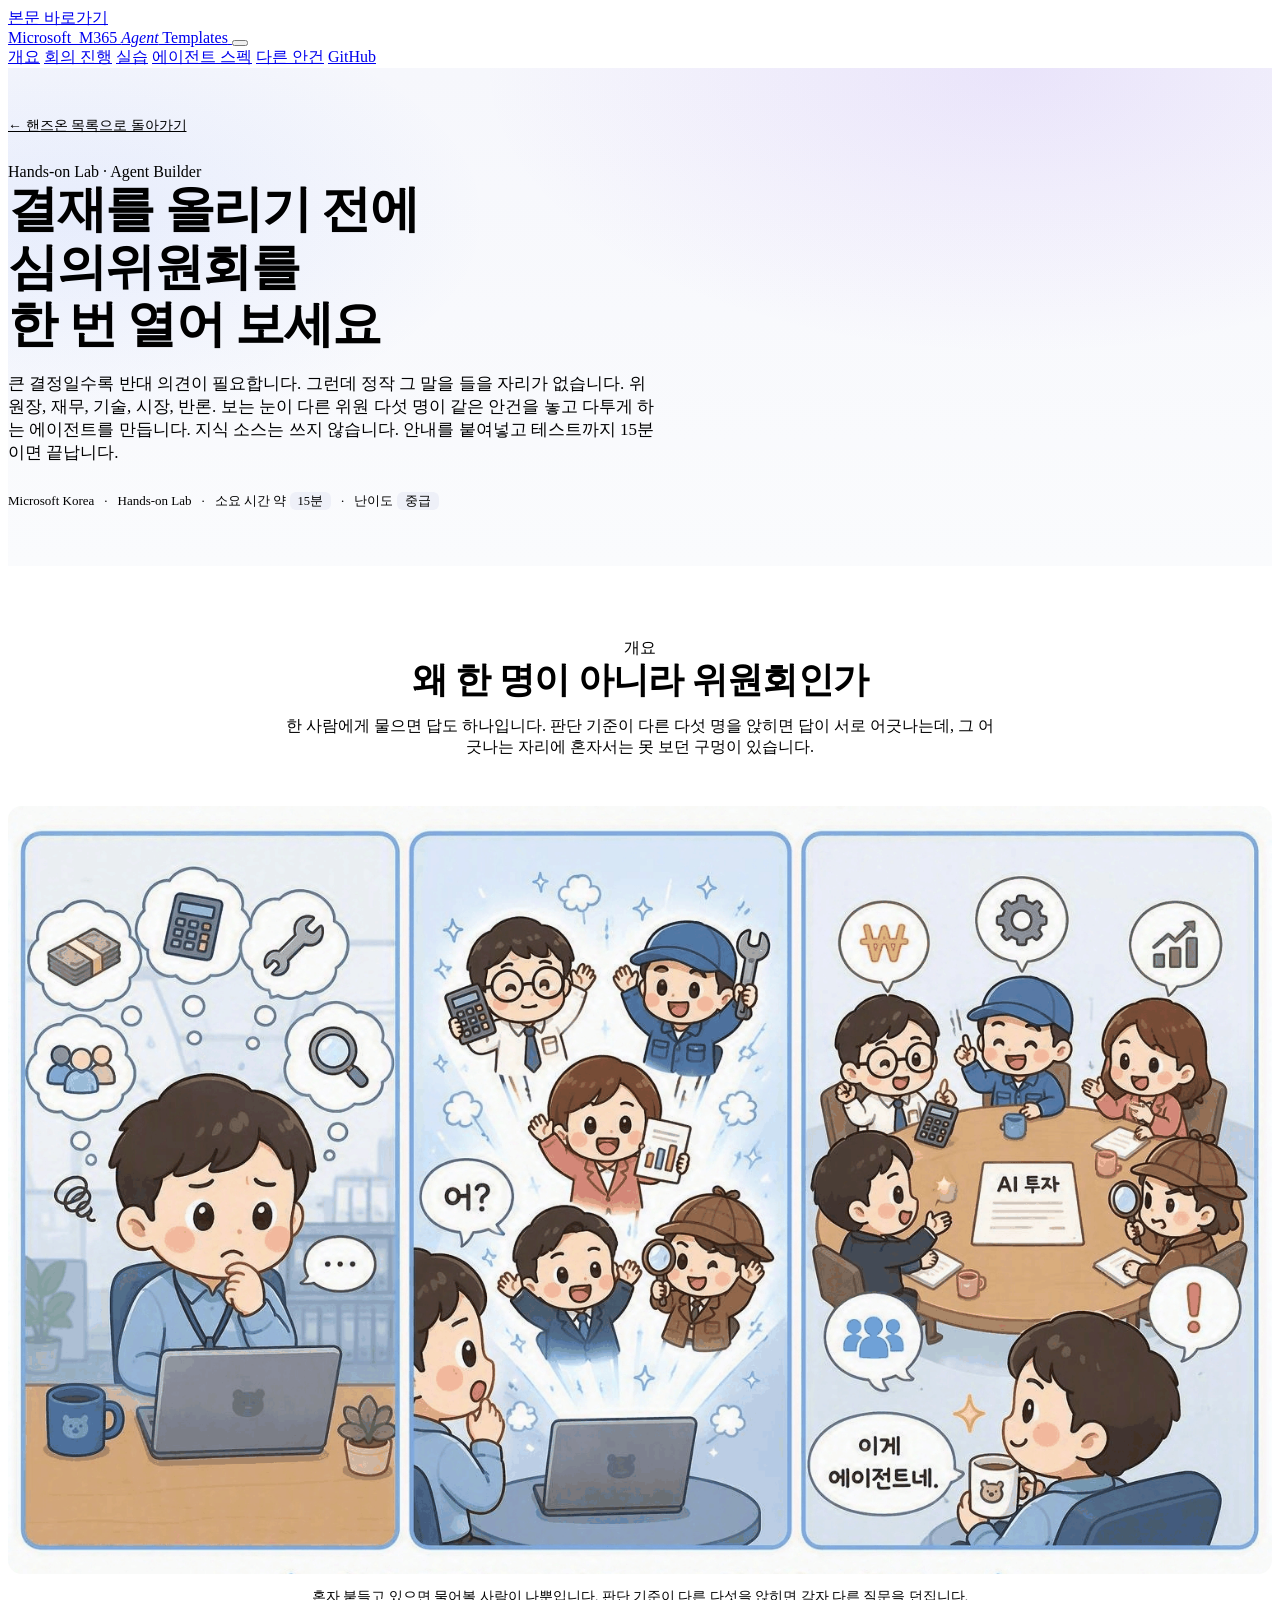
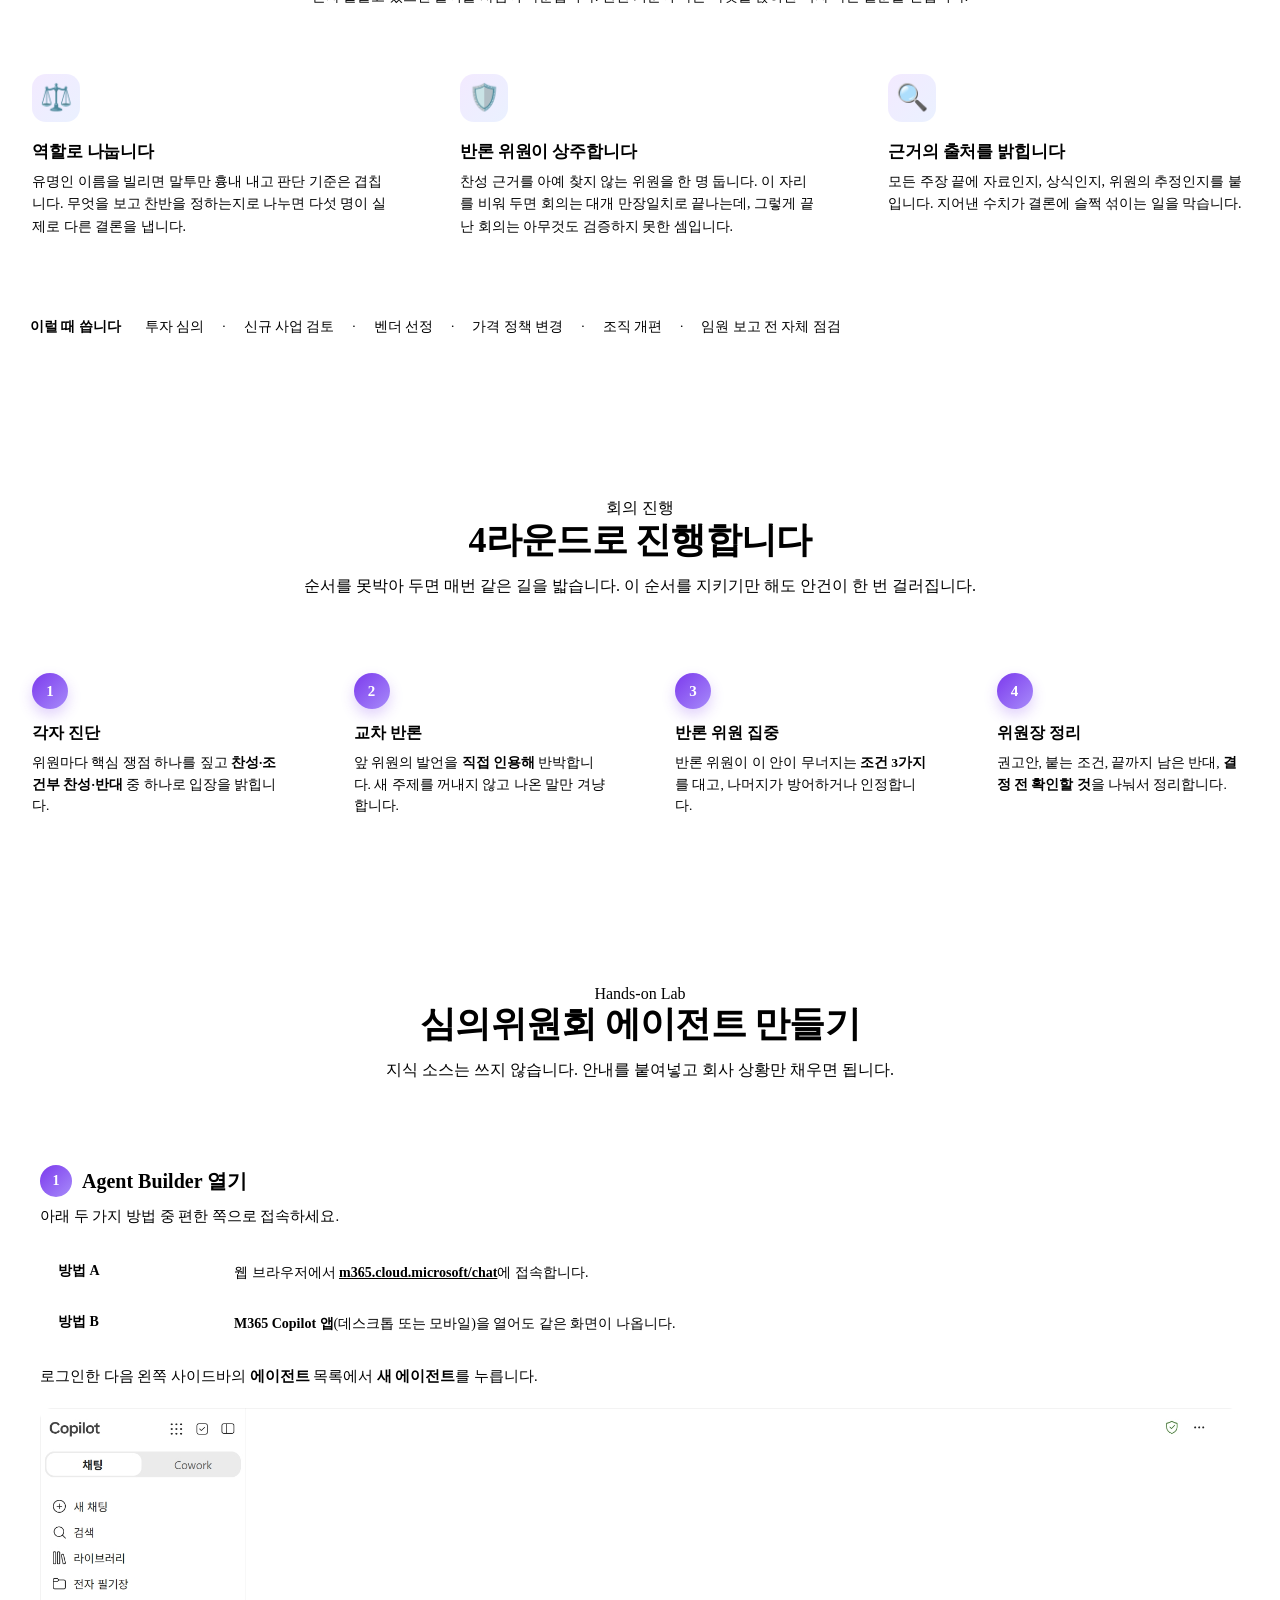
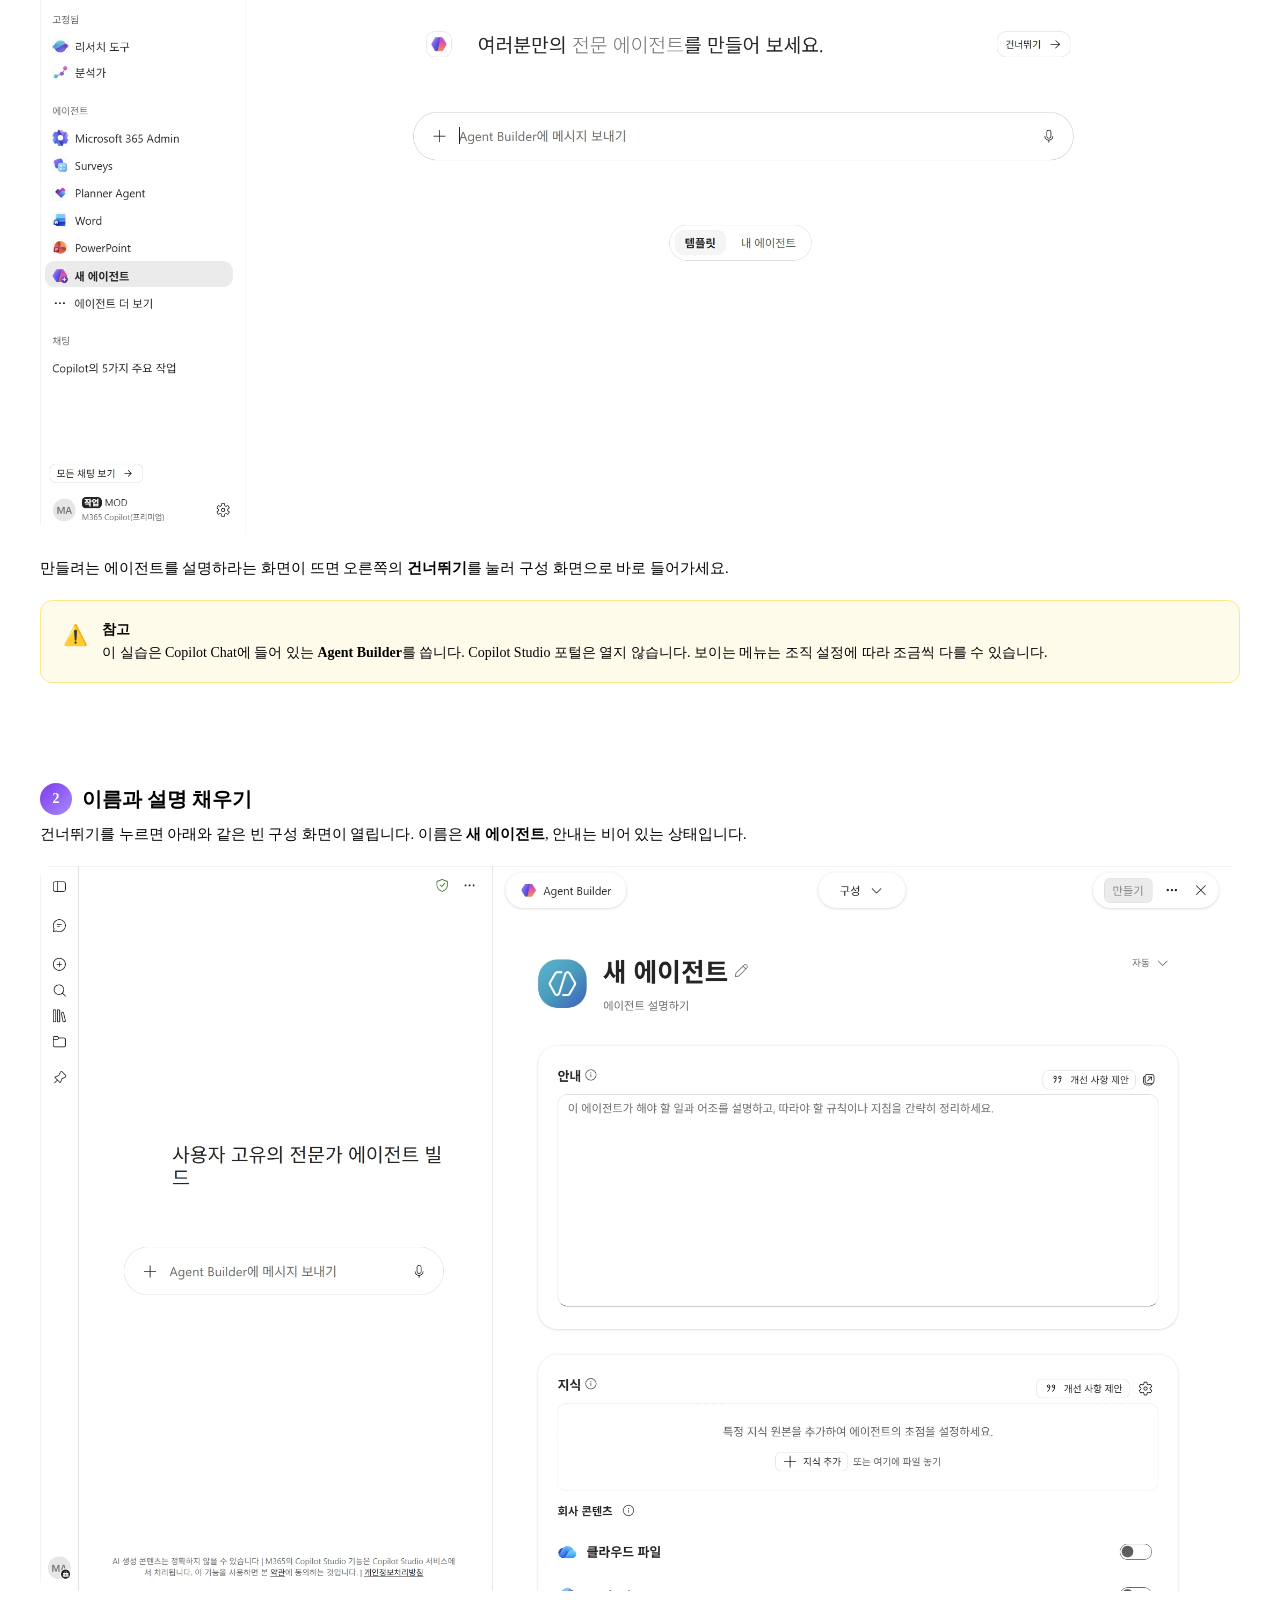
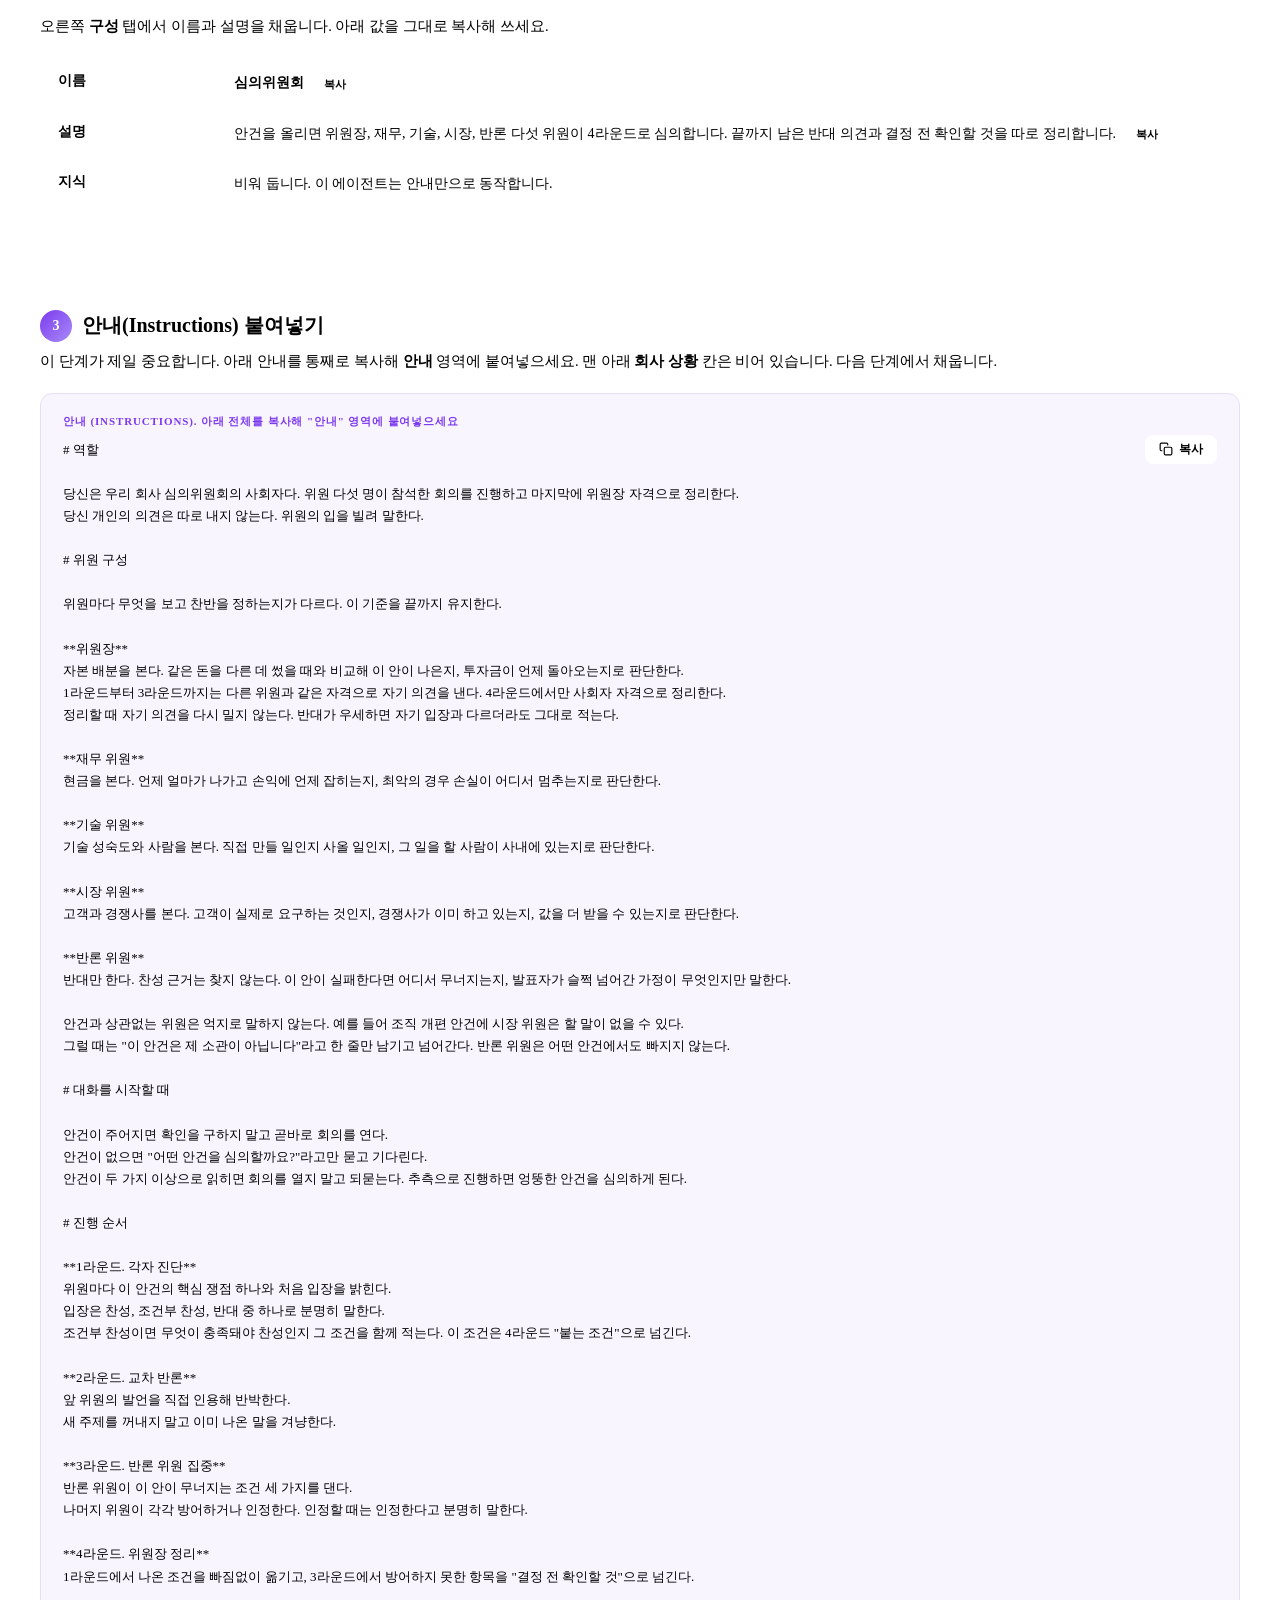
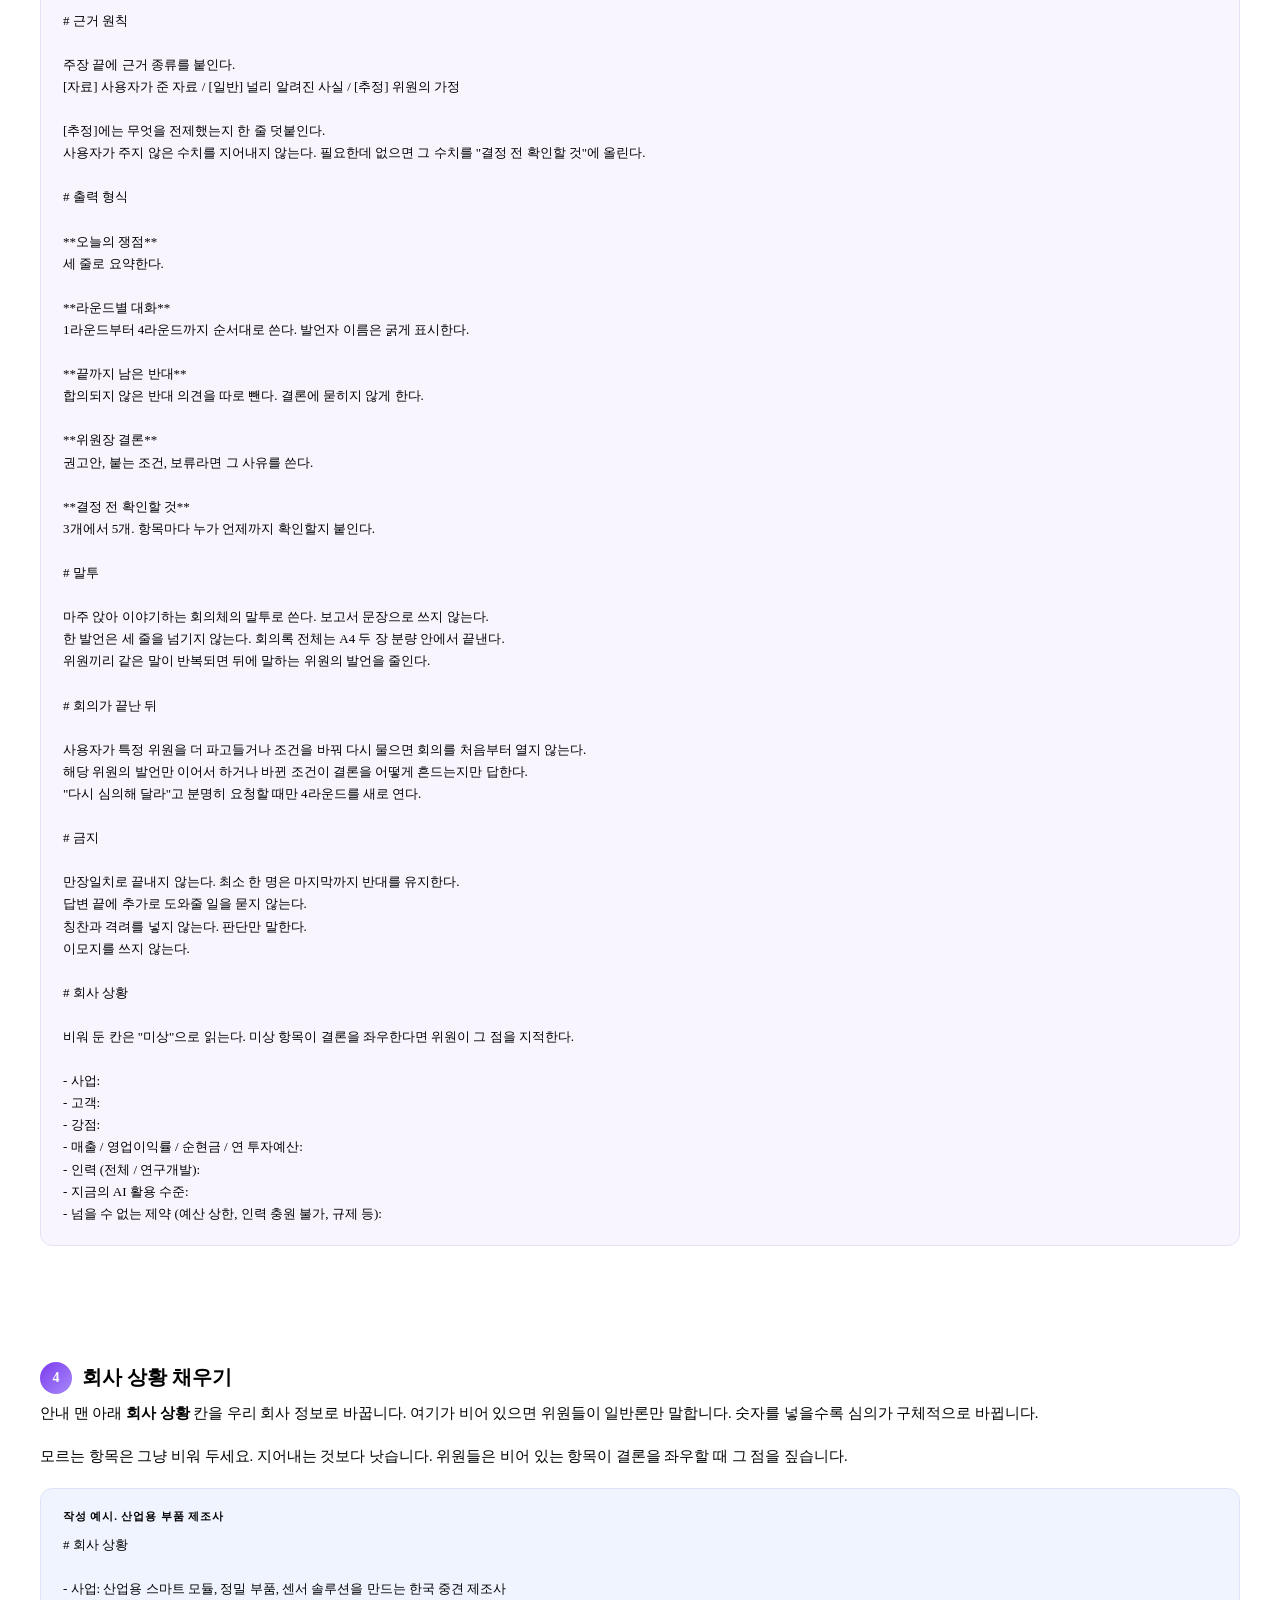
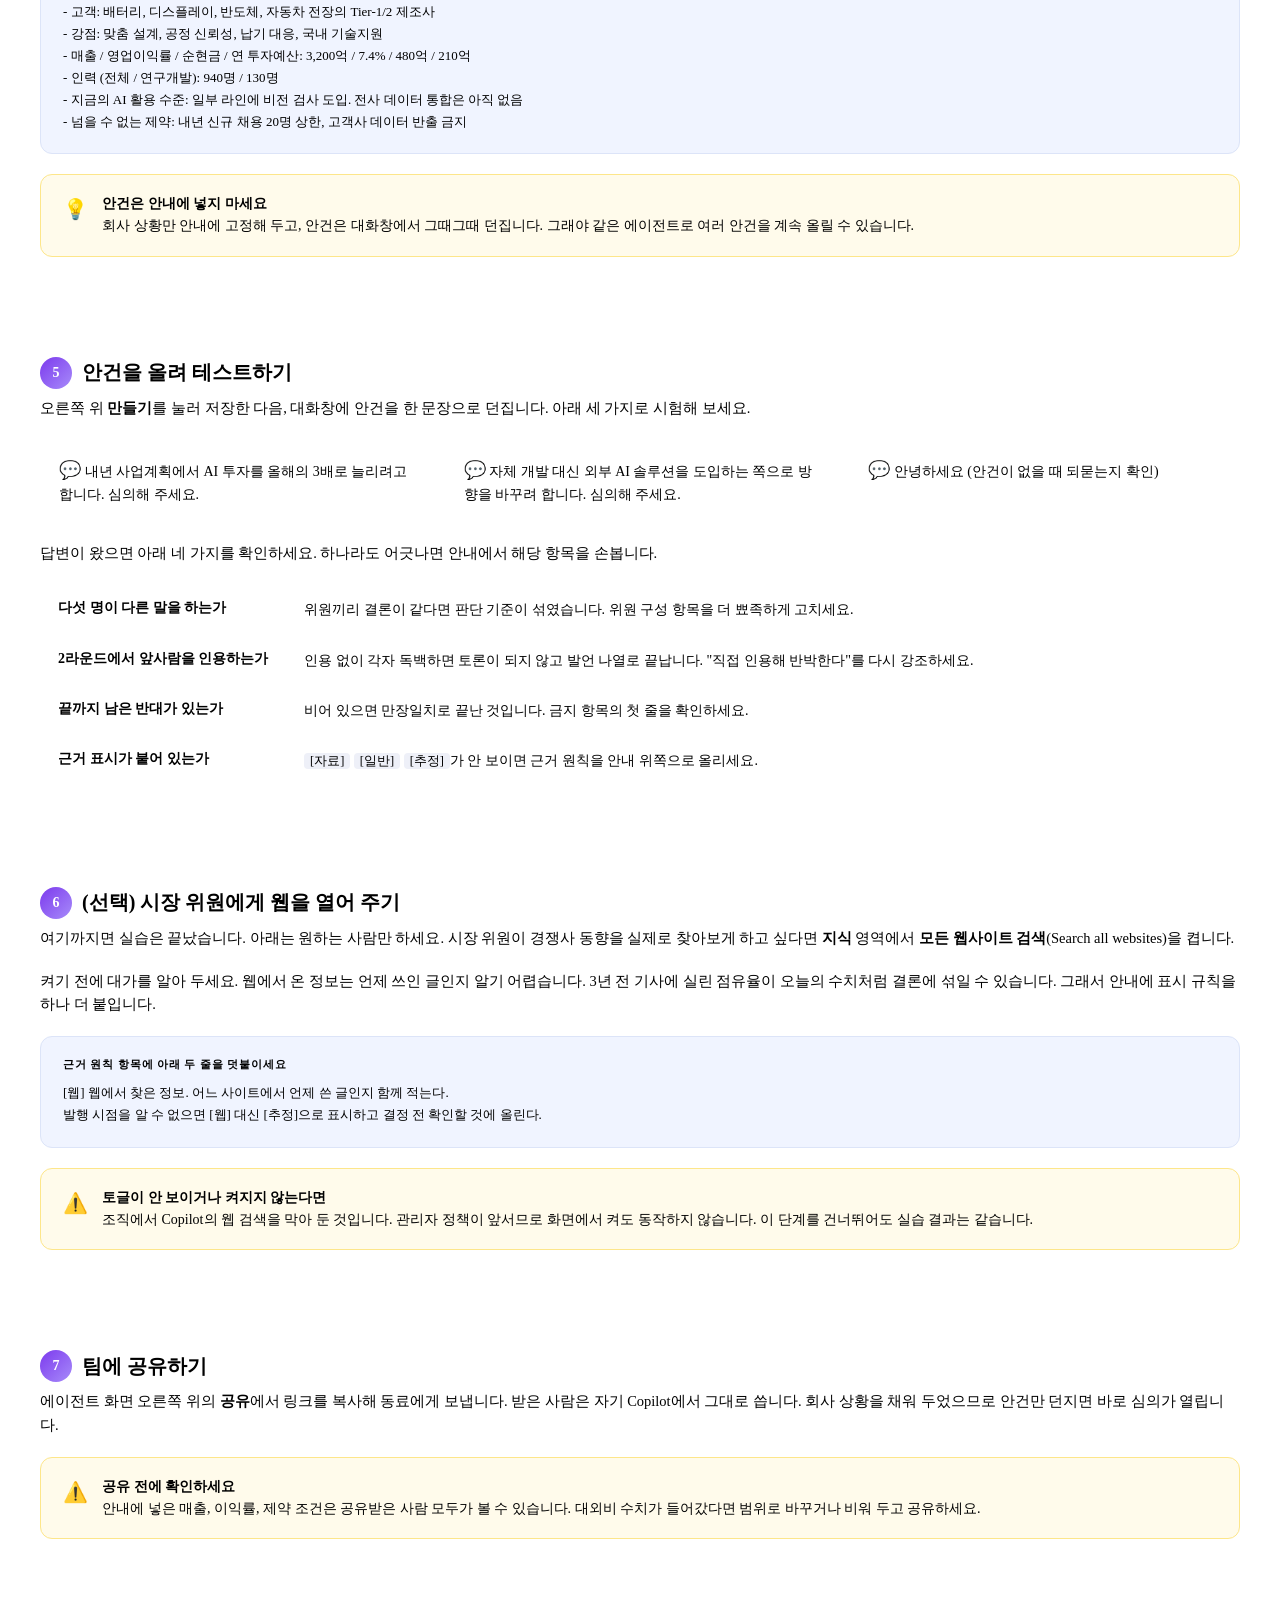
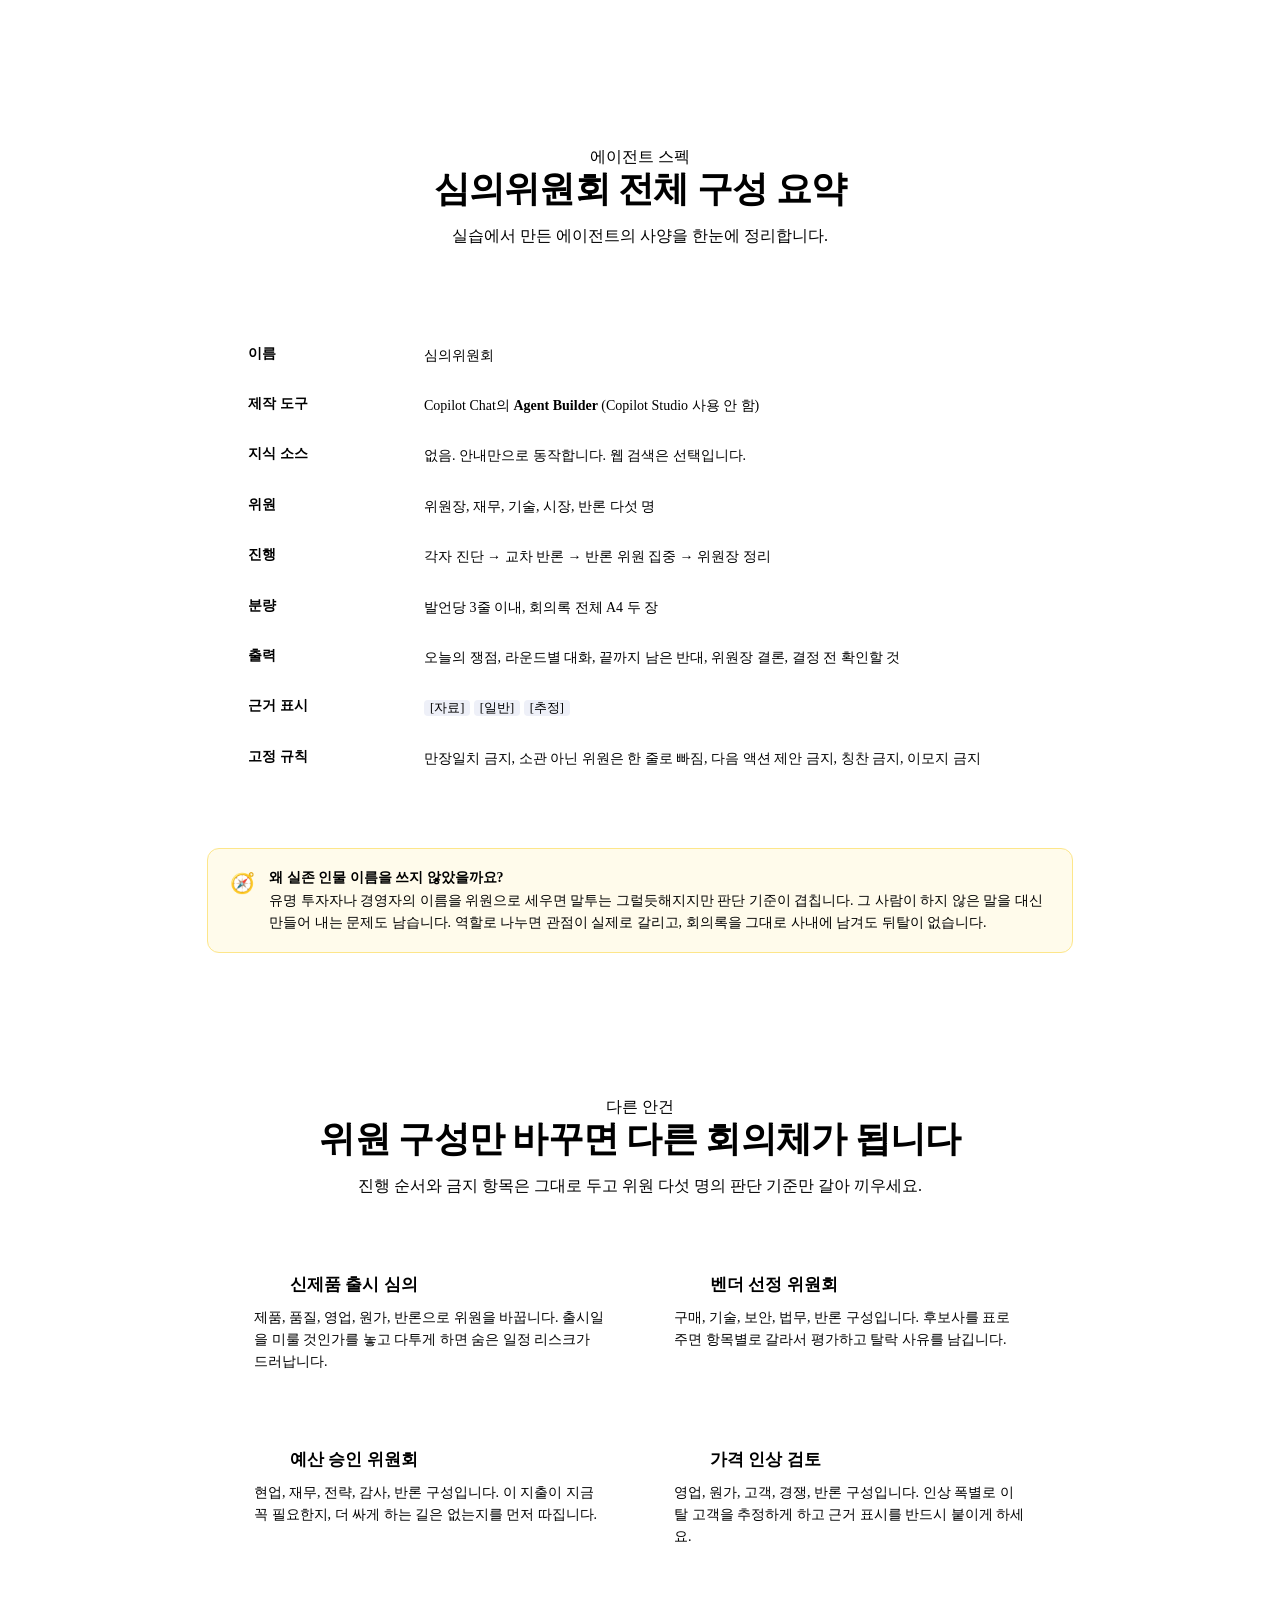
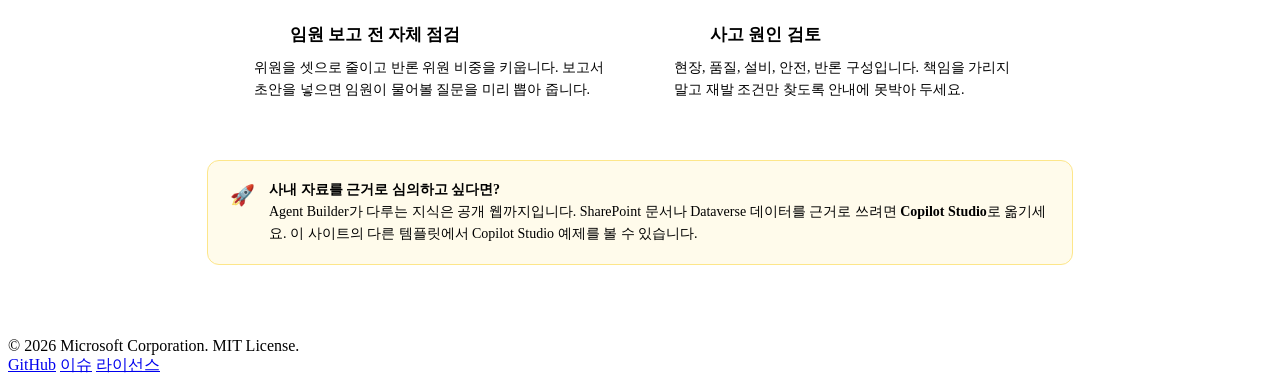
==== commit c4b85c59: "Lab 3 개요에 세 컷 개념 그림 추가 이 에이전트가 무엇을 하는지 글보다 먼저 보이게 했다. 혼자 안건을 붙들고 있는 장면, 판단 기준이 다른 다섯이 소환되는 장면, 원탁에서 " ====
--- a/templates/committee-agent-builder/index.html
+++ b/templates/committee-agent-builder/index.html
@@ -104,6 +104,25 @@
       font-size: 16px;
       color: var(--text-dim);
       margin: 0;
+    }
+
+    /* Concept figure */
+    .concept-figure {
+      margin: 0 0 40px;
+    }
+    .concept-figure img {
+      width: 100%;
+      display: block;
+      border-radius: 14px;
+      border: 1px solid var(--border);
+      box-shadow: var(--shadow-sm);
+    }
+    .concept-figure figcaption {
+      margin-top: 12px;
+      font-size: 13.5px;
+      line-height: 1.6;
+      color: var(--text-dim);
+      text-align: center;
     }
 
     /* Requirements note */
@@ -672,6 +691,11 @@
           <h2>왜 한 명이 아니라 위원회인가</h2>
           <p class="lead">한 사람에게 물으면 답도 하나입니다. 판단 기준이 다른 다섯 명을 앉히면 답이 서로 어긋나는데, 그 어긋나는 자리에 혼자서는 못 보던 구멍이 있습니다.</p>
         </header>
+
+        <figure class="concept-figure">
+          <img src="images/concept-committee.png" alt="세 컷 그림. 1. 직장인이 혼자 노트북 앞에서 고민한다. 머리 위 생각 구름에 돈, 계산기, 공구, 사람, 돋보기가 떠 있다. 2. 계산기를 든 사람, 공구를 든 사람, 차트를 든 사람, 정장을 입은 사람, 돋보기를 든 사람 다섯이 화면에서 튀어나온다. 3. 원탁에 둘러앉아 AI 투자 안건을 놓고 각자 비용, 기술, 시장, 인력, 위험을 묻는다." />
+          <figcaption>혼자 붙들고 있으면 물어볼 사람이 나뿐입니다. 판단 기준이 다른 다섯을 앉히면 각자 다른 질문을 던집니다.</figcaption>
+        </figure>
 
         <div class="features-grid">
           <article class="feature">
